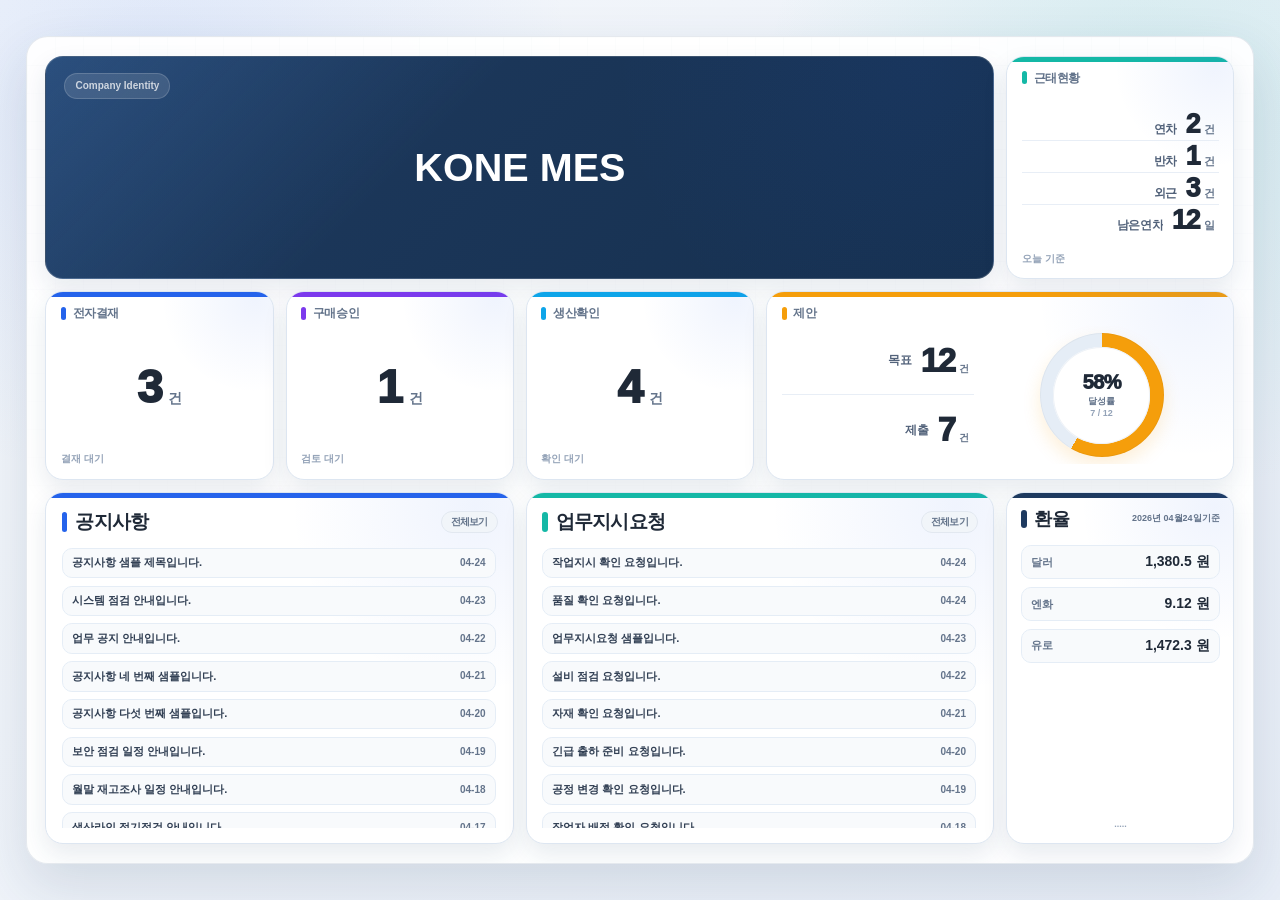
==== index.html @ 1db4d35b "Allow approval footer labels to be set from data" ====
<!DOCTYPE html>
<html lang="ko">
<head>
    <meta charset="utf-8" />
    <meta name="viewport" content="width=device-width, initial-scale=1.0" />
    <title>MES Dashboard</title>
    <link rel="stylesheet" href="css/dashboard.css" />
    <link rel="stylesheet" href="css/board-scroll.css" />
    <link rel="stylesheet" href="css/proposal-layout.css" />
    <link rel="stylesheet" href="css/flat-metric.css" />
</head>
<body>
<div class="page">
    <main class="dashboard">
        <section class="box ci" data-target="CI">
            <img id="ciImage" class="ci-image" alt="CI" />
            <div id="ciTitle" class="ci-title">CI</div>
        </section>

        <section class="box attendance-card attendance" data-target="ATTENDANCE">
            <div class="card-title">근태현황</div>
            <div id="attendanceList" class="attendance-list"></div>
            <div class="card-foot">오늘 기준</div>
        </section>

        <section class="box metric-card approval1" data-target="APPROVAL_1">
            <div id="approvalTitle1" class="card-title">미결</div>
            <div class="metric-body">
                <div class="metric-value-wrap">
                    <span id="approvalCount1" class="metric-value">0</span>
                    <span class="metric-unit">건</span>
                </div>
            </div>
            <div id="approvalFoot1" class="card-foot">결재 대기</div>
        </section>

        <section class="box metric-card approval2" data-target="APPROVAL_2">
            <div id="approvalTitle2" class="card-title">미결</div>
            <div class="metric-body">
                <div class="metric-value-wrap">
                    <span id="approvalCount2" class="metric-value">0</span>
                    <span class="metric-unit">건</span>
                </div>
            </div>
            <div id="approvalFoot2" class="card-foot">검토 대기</div>
        </section>

        <section class="box metric-card approval3" data-target="APPROVAL_3">
            <div id="approvalTitle3" class="card-title">미결</div>
            <div class="metric-body">
                <div class="metric-value-wrap">
                    <span id="approvalCount3" class="metric-value">0</span>
                    <span class="metric-unit">건</span>
                </div>
            </div>
            <div id="approvalFoot3" class="card-foot">확인 대기</div>
        </section>

        <section class="box proposal-card proposal" data-target="PROPOSAL">
            <div class="card-title">제안</div>
            <div class="proposal-content">
                <div class="proposal-info">
                    <div class="proposal-stat">
                        <div class="proposal-stat-label">목표</div>
                        <div class="proposal-stat-value"><span id="proposalTargetCount">0</span><em>건</em></div>
                    </div>
                    <div class="proposal-stat">
                        <div class="proposal-stat-label">제출</div>
                        <div class="proposal-stat-value"><span id="proposalSubmitCount">0</span><em>건</em></div>
                    </div>
                </div>
                <div class="proposal-chart-wrap">
                    <div id="proposalDonut" class="proposal-donut">
                        <div class="proposal-donut-inner">
                            <div id="proposalPercent" class="proposal-percent">0%</div>
                            <div class="proposal-percent-label">달성률</div>
                            <div id="proposalRatio" class="proposal-ratio">0 / 0</div>
                        </div>
                    </div>
                </div>
            </div>
        </section>

        <section class="box board notice" data-target="NOTICE">
            <div class="board-title">공지사항</div>
            <div id="noticeList" class="board-list"></div>
        </section>

        <section class="box board work-request" data-target="WORK_REQUEST">
            <div class="board-title">업무지시요청</div>
            <div id="workRequestList" class="board-list"></div>
        </section>

        <section class="box exchange" data-target="EXCHANGE_RATE">
            <div class="exchange-inner">
                <div class="exchange-top">
                    <div class="exchange-title">환율</div>
                    <div id="exchangeBaseDate" class="exchange-date">0000년 00월00일기준</div>
                </div>
                <div id="exchangeRateList" class="rate-list"></div>
                <div class="dots">.....</div>
            </div>
        </section>
    </main>
</div>

<script src="js/dashboard.js"></script>
<script src="js/sample-data.js"></script>
</body>
</html>
---- css/dashboard.css ----
:root {
    --page-bg-1: #f4f7fb;
    --page-bg-2: #e8eef7;
    --panel-bg: rgba(255, 255, 255, 0.94);
    --card-bg: #ffffff;
    --card-border: #dde6f1;
    --text: #1f2937;
    --sub-text: #64748b;
    --soft-text: #94a3b8;
    --white: #ffffff;
    --navy: #1e3a5f;
    --blue: #2563eb;
    --sky: #0ea5e9;
    --teal: #14b8a6;
    --purple: #7c3aed;
    --amber: #f59e0b;
    --shadow-panel: 0 22px 55px rgba(30, 58, 95, 0.14);
    --shadow-card: 0 10px 24px rgba(30, 58, 95, 0.10);
    --shadow-hover: 0 16px 34px rgba(30, 58, 95, 0.16);
    --radius-panel: 26px;
    --radius-card: 18px;
}

* {
    box-sizing: border-box;
}

html,
body {
    width: 100%;
    height: 100%;
    margin: 0;
    overflow: hidden;
    font-family: "Malgun Gothic", "맑은 고딕", Arial, sans-serif;
    background:
        radial-gradient(circle at 12% 8%, rgba(37, 99, 235, 0.10), transparent 30%),
        radial-gradient(circle at 90% 12%, rgba(20, 184, 166, 0.12), transparent 28%),
        linear-gradient(135deg, var(--page-bg-1) 0%, var(--page-bg-2) 100%);
    color: var(--text);
}

.page {
    width: 100vw;
    height: 100vh;
    display: flex;
    align-items: center;
    justify-content: center;
    padding: clamp(10px, 2.2vmin, 28px);
}

.dashboard {
    width: min(96vw, 1440px);
    height: min(92vh, 940px);
    min-width: 760px;
    min-height: 500px;
    position: relative;
    display: grid;
    grid-template-columns: repeat(5, minmax(0, 1fr));
    grid-template-rows: 1.28fr 1.08fr 2.02fr;
    gap: clamp(10px, 1.35vmin, 22px);
    padding: clamp(14px, 2.1vmin, 30px);
    background: var(--panel-bg);
    border: 1px solid rgba(148, 163, 184, 0.24);
    border-radius: clamp(18px, 2.4vmin, var(--radius-panel));
    box-shadow: var(--shadow-panel);
    overflow: hidden;
    backdrop-filter: blur(12px);
}

.dashboard::before {
    content: "";
    position: absolute;
    inset: 0;
    background:
        linear-gradient(90deg, rgba(30, 58, 95, 0.035) 1px, transparent 1px),
        linear-gradient(180deg, rgba(30, 58, 95, 0.035) 1px, transparent 1px);
    background-size: 28px 28px;
    mask-image: linear-gradient(180deg, rgba(0,0,0,0.30), transparent 75%);
    pointer-events: none;
}

.box {
    position: relative;
    z-index: 1;
    overflow: hidden;
    cursor: pointer;
    user-select: none;
    background: var(--card-bg);
    border: 1px solid var(--card-border);
    border-radius: var(--radius-card);
    box-shadow: var(--shadow-card);
    color: var(--text);
    transition: transform 140ms ease, box-shadow 140ms ease, border-color 140ms ease;
}

.box:hover {
    transform: translateY(-3px);
    box-shadow: var(--shadow-hover);
    border-color: rgba(37, 99, 235, 0.30);
}

.box:active {
    transform: translateY(-1px) scale(0.998);
}

.box::before {
    content: "";
    position: absolute;
    left: 0;
    top: 0;
    right: 0;
    height: clamp(4px, 0.55vmin, 7px);
    background: var(--accent, var(--blue));
    pointer-events: none;
}

.box::after {
    content: "";
    position: absolute;
    inset: 0;
    background: radial-gradient(circle at 92% 4%, rgba(37, 99, 235, 0.07), transparent 34%);
    pointer-events: none;
}

.box > * {
    position: relative;
    z-index: 1;
}

.card-title {
    align-self: flex-start;
    display: flex;
    align-items: center;
    color: var(--sub-text);
    font-size: clamp(12px, 1.35vmin, 17px);
    font-weight: 900;
    line-height: 1;
    letter-spacing: -0.4px;
}

.card-title::before {
    content: "";
    display: inline-block;
    width: clamp(5px, 0.55vmin, 7px);
    height: clamp(13px, 1.45vmin, 18px);
    margin-right: clamp(6px, 0.75vmin, 9px);
    border-radius: 999px;
    background: var(--accent);
}

.card-foot {
    align-self: flex-start;
    color: var(--soft-text);
    font-size: clamp(10px, 1.05vmin, 13px);
    font-weight: 800;
    line-height: 1;
}

.ci {
    --accent: #60a5fa;
    grid-column: 1 / 5;
    grid-row: 1;
    display: flex;
    align-items: center;
    justify-content: center;
    padding: clamp(16px, 2vmin, 28px);
    color: var(--white);
    background:
        linear-gradient(135deg, rgba(96, 165, 250, 0.20), transparent 40%),
        linear-gradient(135deg, #1e3a5f 0%, #16304f 100%);
    border-color: rgba(255, 255, 255, 0.16);
}

.ci-image {
    max-width: 82%;
    max-height: clamp(64px, 9.4vmin, 112px);
    object-fit: contain;
    display: none;
}

.ci-title {
    font-size: clamp(30px, 4.4vmin, 56px);
    font-weight: 900;
    letter-spacing: 0;
}

.ci.has-image .ci-title {
    display: none;
}

.ci.has-image .ci-image {
    display: block;
}

.ci::before {
    content: "Company Identity";
    position: absolute;
    left: clamp(16px, 2vmin, 28px);
    top: clamp(14px, 1.8vmin, 20px);
    right: auto;
    height: auto;
    padding: clamp(5px, 0.7vmin, 8px) clamp(10px, 1.1vmin, 14px);
    border-radius: 999px;
    background: rgba(255, 255, 255, 0.12);
    border: 1px solid rgba(255, 255, 255, 0.16);
    color: rgba(255, 255, 255, 0.74);
    font-size: clamp(10px, 1vmin, 13px);
    font-weight: 800;
    letter-spacing: 0;
}

.attendance {
    --accent: var(--teal);
    grid-column: 5;
    grid-row: 1;
}

.attendance-card,
.metric-card,
.proposal-card {
    display: flex;
    flex-direction: column;
    padding: clamp(12px, 1.6vmin, 20px);
}

.attendance-list {
    flex: 1;
    display: flex;
    flex-direction: column;
    justify-content: center;
    gap: clamp(6px, 0.8vmin, 10px);
    min-height: 0;
    padding-top: clamp(6px, 0.9vmin, 12px);
}

.attendance-row {
    display: grid;
    grid-template-columns: minmax(0, 1fr) auto;
    align-items: baseline;
    column-gap: clamp(8px, 1vmin, 12px);
    min-height: clamp(28px, 3.4vmin, 42px);
    padding: 0 clamp(8px, 1vmin, 12px);
    border-radius: clamp(9px, 1vmin, 12px);
    background: #f8fafc;
    border: 1px solid #e5edf6;
}

.attendance-name {
    min-width: 0;
    overflow: hidden;
    white-space: nowrap;
    text-overflow: ellipsis;
    color: var(--sub-text);
    font-size: clamp(12px, 1.2vmin, 15px);
    font-weight: 900;
    letter-spacing: -0.4px;
}

.attendance-count-wrap {
    display: inline-flex;
    align-items: baseline;
    justify-content: flex-end;
    gap: clamp(4px, 0.55vmin, 7px);
    white-space: nowrap;
}

.attendance-count {
    color: var(--text);
    font-size: clamp(20px, 2.8vmin, 34px);
    font-weight: 950;
    letter-spacing: -0.04em;
    font-variant-numeric: tabular-nums;
}

.attendance-unit {
    color: var(--sub-text);
    font-size: clamp(11px, 1.1vmin, 14px);
    font-weight: 900;
}

.attendance-empty {
    justify-content: center;
    text-align: center;
    color: var(--soft-text);
    font-size: clamp(12px, 1.15vmin, 14px);
    font-weight: 800;
}

.approval1 {
    --accent: var(--blue);
    grid-column: 1;
    grid-row: 2;
}

.approval2 {
    --accent: var(--purple);
    grid-column: 2;
    grid-row: 2;
}

.approval3 {
    --accent: var(--sky);
    grid-column: 3;
    grid-row: 2;
}

.metric-body {
    flex: 1;
    display: flex;
    align-items: center;
    justify-content: center;
    min-height: 0;
}

.metric-value-wrap {
    display: inline-flex;
    align-items: baseline;
    justify-content: center;
    gap: clamp(7px, 0.9vmin, 12px);
    line-height: 1;
}

.metric-value {
    color: var(--text);
    font-size: clamp(34px, 5.2vmin, 64px);
    font-weight: 950;
    letter-spacing: -0.05em;
}

.metric-unit {
    color: var(--sub-text);
    font-size: clamp(13px, 1.55vmin, 20px);
    font-weight: 900;
}

.proposal {
    --accent: var(--amber);
    grid-column: 4 / 6;
    grid-row: 2;
}

.proposal-content {
    flex: 1;
    display: grid;
    grid-template-columns: 0.85fr 1.15fr;
    align-items: center;
    gap: clamp(10px, 1.15vmin, 16px);
    min-height: 0;
    padding-top: clamp(6px, 0.9vmin, 12px);
}

.proposal-info {
    display: flex;
    flex-direction: column;
    gap: clamp(7px, 0.85vmin, 11px);
    min-width: 0;
}

.proposal-stat {
    min-height: clamp(34px, 4.2vmin, 50px);
    display: grid;
    grid-template-columns: 44px minmax(0, 1fr);
    align-items: center;
    padding: 0 clamp(9px, 1vmin, 13px);
    border-radius: clamp(10px, 1.1vmin, 14px);
    background: #f8fafc;
    border: 1px solid #e5edf6;
}

.proposal-stat-label {
    color: var(--sub-text);
    font-size: clamp(13px, 1.35vmin, 17px);
    font-weight: 950;
    line-height: 1;
}

.proposal-stat-value {
    display: inline-flex;
    align-items: baseline;
    justify-content: flex-end;
    gap: clamp(5px, 0.6vmin, 8px);
    color: var(--text);
    font-size: clamp(24px, 3vmin, 40px);
    font-weight: 950;
    letter-spacing: -0.04em;
    line-height: 1;
}

.proposal-stat-value em {
    color: var(--sub-text);
    font-size: clamp(12px, 1.25vmin, 16px);
    font-style: normal;
    font-weight: 900;
}

.proposal-chart-wrap {
    min-width: 0;
    height: 100%;
    display: flex;
    align-items: center;
    justify-content: center;
}

.proposal-donut {
    --rate: 0%;
    width: min(100%, clamp(104px, 12.8vmin, 176px));
    aspect-ratio: 1 / 1;
    position: relative;
    border-radius: 50%;
    background: conic-gradient(var(--amber) 0 var(--rate), #e5edf6 var(--rate) 100%);
    box-shadow: inset 0 0 0 1px rgba(15, 23, 42, 0.04), 0 8px 18px rgba(245, 158, 11, 0.16);
}

.proposal-donut::after {
    content: "";
    position: absolute;
    inset: clamp(13px, 1.7vmin, 22px);
    border-radius: 50%;
    background: #ffffff;
    box-shadow: inset 0 0 0 1px #eef2f7;
}

.proposal-donut-inner {
    position: absolute;
    inset: 0;
    z-index: 1;
    display: flex;
    flex-direction: column;
    align-items: center;
    justify-content: center;
    line-height: 1.05;
}

.proposal-percent {
    color: var(--text);
    font-size: clamp(17px, 2.1vmin, 26px);
    font-weight: 950;
    letter-spacing: -0.04em;
}

.proposal-percent-label,
.proposal-ratio {
    margin-top: clamp(2px, 0.35vmin, 4px);
    color: var(--sub-text);
    font-size: clamp(9px, 0.95vmin, 12px);
    font-weight: 900;
}

.proposal-ratio {
    color: var(--soft-text);
}

.notice {
    --accent: var(--blue);
    grid-column: 1 / 3;
    grid-row: 3;
}

.work-request {
    --accent: var(--teal);
    grid-column: 3 / 5;
    grid-row: 3;
}

.board {
    padding: clamp(13px, 1.7vmin, 20px);
}

.board-title {
    display: flex;
    align-items: center;
    height: clamp(28px, 3vmin, 38px);
    margin-bottom: clamp(10px, 1.3vmin, 15px);
    color: var(--text);
    font-size: clamp(18px, 2.1vmin, 28px);
    font-weight: 900;
    line-height: 1;
    letter-spacing: -0.04em;
}

.board-title::before {
    content: "";
    width: clamp(5px, 0.6vmin, 7px);
    height: clamp(19px, 2.15vmin, 28px);
    margin-right: clamp(8px, 0.9vmin, 12px);
    border-radius: 999px;
    background: var(--accent);
    flex: 0 0 auto;
}

.board-title::after {
    content: "전체보기";
    margin-left: auto;
    padding: clamp(5px, 0.6vmin, 7px) clamp(9px, 1vmin, 12px);
    border-radius: 999px;
    background: #f1f5f9;
    border: 1px solid #e2e8f0;
    color: var(--sub-text);
    font-size: clamp(10px, 1vmin, 12px);
    font-weight: 800;
}

.board-list {
    display: flex;
    flex-direction: column;
    gap: clamp(6px, 0.8vmin, 10px);
}

.board-row {
    display: grid;
    grid-template-columns: minmax(0, 1fr) clamp(48px, 5vmin, 66px);
    align-items: center;
    min-height: clamp(30px, 3.4vmin, 42px);
    padding: 0 clamp(9px, 1vmin, 13px);
    border: 1px solid #e5edf6;
    border-radius: clamp(9px, 1.1vmin, 13px);
    background: #f8fafc;
    color: var(--text);
    font-size: clamp(11px, 1.25vmin, 15px);
    line-height: 1.2;
    cursor: pointer;
    transition: background 120ms ease, border-color 120ms ease, transform 120ms ease;
}

.board-row:hover {
    background: #eef6ff;
    border-color: #bfdbfe;
    transform: translateX(2px);
}

.board-row-title {
    min-width: 0;
    overflow: hidden;
    white-space: nowrap;
    text-overflow: ellipsis;
    padding-right: clamp(6px, 0.8vmin, 10px);
    font-weight: 800;
    color: #334155;
}

.board-row-date {
    text-align: right;
    color: #64748b;
    font-size: clamp(10px, 1.05vmin, 13px);
    font-weight: 800;
}

.empty-row {
    grid-template-columns: 1fr;
    min-height: clamp(120px, 17vmin, 210px);
    justify-content: center;
    text-align: center;
    cursor: default;
    border: 1px dashed #cbd5e1;
    background: #f8fafc;
    color: var(--soft-text);
}

.exchange {
    --accent: var(--navy);
    grid-column: 5;
    grid-row: 3;
}

.exchange-inner {
    width: 100%;
    height: 100%;
    display: flex;
    flex-direction: column;
    justify-content: flex-start;
    padding: clamp(13px, 1.55vmin, 19px);
}

.exchange-top {
    display: grid;
    grid-template-columns: auto minmax(0, 1fr);
    align-items: center;
    width: 100%;
    margin-bottom: clamp(12px, 1.6vmin, 18px);
    column-gap: clamp(6px, 0.8vmin, 10px);
}

.exchange-title {
    display: flex;
    align-items: center;
    color: var(--text);
    font-size: clamp(17px, 2vmin, 24px);
    font-weight: 900;
    white-space: nowrap;
}

.exchange-title::before {
    content: "";
    width: clamp(5px, 0.6vmin, 7px);
    height: clamp(18px, 2vmin, 25px);
    margin-right: clamp(7px, 0.8vmin, 10px);
    border-radius: 999px;
    background: var(--navy);
}

.exchange-date {
    text-align: right;
    justify-self: end;
    color: var(--sub-text);
    font-size: clamp(9px, 0.9vmin, 11px);
    font-weight: 800;
    line-height: 1.2;
    white-space: nowrap;
    overflow: hidden;
    text-overflow: ellipsis;
    max-width: 100%;
}

.rate-list {
    display: flex;
    flex-direction: column;
    gap: clamp(6px, 0.85vmin, 10px);
}

.rate-list div {
    display: grid;
    grid-template-columns: clamp(34px, 3.8vmin, 48px) minmax(0, 1fr);
    align-items: center;
    min-height: clamp(32px, 3.8vmin, 46px);
    padding: 0 clamp(8px, 1vmin, 12px);
    border-radius: clamp(9px, 1.1vmin, 13px);
    background: #f8fafc;
    border: 1px solid #e5edf6;
    column-gap: clamp(8px, 1vmin, 12px);
}

.rate-name {
    overflow: hidden;
    white-space: nowrap;
    text-overflow: ellipsis;
    color: var(--sub-text);
    font-size: clamp(11px, 1.15vmin, 14px);
    font-weight: 900;
    text-align: left;
}

.rate-value {
    color: var(--text);
    font-size: clamp(13px, 1.55vmin, 18px);
    font-weight: 900;
    text-align: right;
    white-space: nowrap;
    font-variant-numeric: tabular-nums;
}

.dots {
    margin-top: auto;
    padding-top: clamp(8px, 1.1vmin, 14px);
    color: var(--soft-text);
    font-size: clamp(9px, 1vmin, 12px);
    font-weight: 800;
    text-align: center;
}

@media (max-width: 820px), (max-height: 560px) {
    .page {
        align-items: flex-start;
        justify-content: flex-start;
    }
}
---- css/board-scroll.css ----
.board {
    display: flex;
    flex-direction: column;
    min-height: 0;
}

.board-list {
    flex: 1;
    min-height: 0;
    overflow-y: auto;
    overflow-x: hidden;
    padding-right: 2px;
    overscroll-behavior: contain;
    scrollbar-width: none;
    -ms-overflow-style: none;
}

.board-list::-webkit-scrollbar {
    width: 0;
    height: 0;
    display: none;
}

.board-row {
    flex: 0 0 auto;
}
---- css/proposal-layout.css ----
.proposal-card {
    overflow: hidden;
}

.proposal-content {
    flex: 1;
    display: grid;
    grid-template-columns: 0.9fr 1.1fr;
    align-items: stretch;
    gap: clamp(10px, 1.15vmin, 16px);
    min-height: 0;
    padding-top: clamp(5px, 0.75vmin, 10px);
    overflow: hidden;
}

.proposal-info {
    display: grid;
    grid-template-rows: 1fr 1fr;
    gap: clamp(6px, 0.8vmin, 10px);
    min-width: 0;
    min-height: 0;
    height: 100%;
}

.proposal-stat {
    min-height: 0;
    height: 100%;
    display: grid;
    grid-template-columns: clamp(38px, 4.3vmin, 54px) minmax(0, 1fr);
    align-items: center;
    padding: 0 clamp(8px, 1vmin, 12px);
    border-radius: clamp(9px, 1.1vmin, 14px);
    background: #f8fafc;
    border: 1px solid #e5edf6;
    overflow: hidden;
}

.proposal-stat-label {
    color: var(--sub-text);
    font-size: clamp(12px, 1.25vmin, 16px);
    font-weight: 950;
    line-height: 1;
}

.proposal-stat-value {
    display: inline-flex;
    align-items: baseline;
    justify-content: flex-end;
    gap: clamp(4px, 0.55vmin, 7px);
    color: var(--text);
    font-size: clamp(22px, 2.75vmin, 38px);
    font-weight: 950;
    letter-spacing: -0.04em;
    line-height: 1;
    min-width: 0;
}

.proposal-stat-value em {
    color: var(--sub-text);
    font-size: clamp(10px, 1.15vmin, 15px);
    font-style: normal;
    font-weight: 900;
    letter-spacing: -0.4px;
}

.proposal-chart-wrap {
    min-width: 0;
    min-height: 0;
    height: 100%;
    display: flex;
    align-items: center;
    justify-content: center;
    overflow: hidden;
}

.proposal-donut {
    --rate: 0%;
    height: min(100%, clamp(96px, 13.8vmin, 172px));
    width: auto;
    aspect-ratio: 1 / 1;
    max-width: 100%;
    position: relative;
    border-radius: 50%;
    background: conic-gradient(var(--amber) 0 var(--rate), #e5edf6 var(--rate) 100%);
    box-shadow: inset 0 0 0 1px rgba(15, 23, 42, 0.04), 0 8px 18px rgba(245, 158, 11, 0.16);
}

.proposal-donut::after {
    content: "";
    position: absolute;
    inset: clamp(12px, 1.55vmin, 20px);
    border-radius: 50%;
    background: #ffffff;
    box-shadow: inset 0 0 0 1px #eef2f7;
}

.proposal-percent {
    color: var(--text);
    font-size: clamp(18px, 2.25vmin, 30px);
    font-weight: 950;
    letter-spacing: -0.04em;
}

.proposal-percent-label,
.proposal-ratio {
    margin-top: clamp(2px, 0.35vmin, 4px);
    color: var(--sub-text);
    font-size: clamp(9px, 0.95vmin, 12px);
    font-weight: 900;
}

.proposal-ratio {
    color: var(--soft-text);
}
---- css/flat-metric.css ----
.attendance-list {
    justify-content: center;
    gap: 0;
    padding-top: clamp(4px, 0.7vmin, 9px);
}

.attendance-row {
    min-height: clamp(26px, 3.15vmin, 39px);
    padding: 0 clamp(2px, 0.5vmin, 7px);
    border: 0;
    border-radius: 0;
    background: transparent;
    border-bottom: 1px solid #e8eef6;
    grid-template-columns: auto auto;
    justify-content: end;
    column-gap: clamp(8px, 0.95vmin, 14px);
}

.attendance-row:last-child {
    border-bottom: 0;
}

.attendance-row:hover {
    background: transparent;
}

.attendance-name {
    color: #52627a;
}

.attendance-count-wrap {
    justify-content: flex-start;
    gap: clamp(3px, 0.45vmin, 6px);
}

.attendance-count {
    font-size: clamp(21px, 3vmin, 36px);
}

.proposal-info {
    display: grid;
    grid-template-rows: 1fr 1fr;
    gap: 0;
    height: 100%;
    min-height: 0;
}

.proposal-stat {
    height: 100%;
    min-height: 0;
    padding: 0 clamp(2px, 0.6vmin, 8px);
    border: 0;
    border-radius: 0;
    background: transparent;
    border-bottom: 1px solid #e8eef6;
    grid-template-columns: auto auto;
    justify-content: end;
    column-gap: clamp(8px, 0.95vmin, 14px);
}

.proposal-stat:last-child {
    border-bottom: 0;
}

.proposal-stat-label {
    color: #52627a;
}

.proposal-stat-value {
    justify-content: flex-start;
    gap: clamp(3px, 0.45vmin, 6px);
    font-size: clamp(28px, 3.7vmin, 50px);
}

.proposal-chart-wrap {
    padding: 0;
}
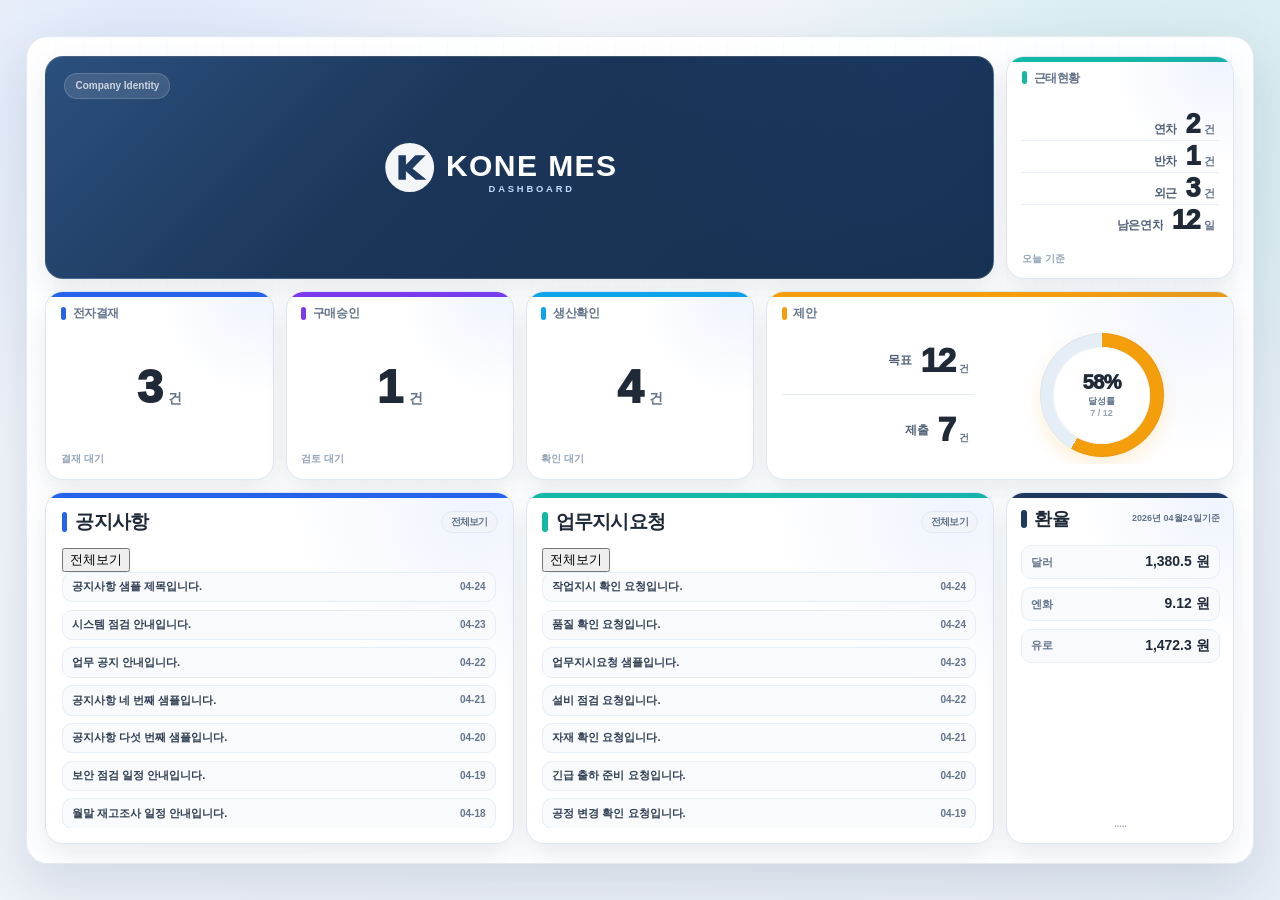
==== commit eeda7dda: "Separate board card and more button click targets" ====
--- a/index.html
+++ b/index.html
@@ -8,6 +8,7 @@
     <link rel="stylesheet" href="css/board-scroll.css" />
     <link rel="stylesheet" href="css/proposal-layout.css" />
     <link rel="stylesheet" href="css/flat-metric.css" />
+    <link rel="stylesheet" href="css/board-actions.css" />
 </head>
 <body>
 <div class="page">
@@ -82,12 +83,18 @@
         </section>
 
         <section class="box board notice" data-target="NOTICE">
-            <div class="board-title">공지사항</div>
+            <div class="board-header">
+                <div class="board-title">공지사항</div>
+                <button type="button" class="board-more" data-click-type="BOARD_MORE_CLICK" data-target="NOTICE">전체보기</button>
+            </div>
             <div id="noticeList" class="board-list"></div>
         </section>
 
         <section class="box board work-request" data-target="WORK_REQUEST">
-            <div class="board-title">업무지시요청</div>
+            <div class="board-header">
+                <div class="board-title">업무지시요청</div>
+                <button type="button" class="board-more" data-click-type="BOARD_MORE_CLICK" data-target="WORK_REQUEST">전체보기</button>
+            </div>
             <div id="workRequestList" class="board-list"></div>
         </section>
 
@@ -105,6 +112,7 @@
 </div>
 
 <script src="js/dashboard.js"></script>
+<script src="js/dashboard-config.js"></script>
 <script src="js/sample-data.js"></script>
 </body>
 </html>
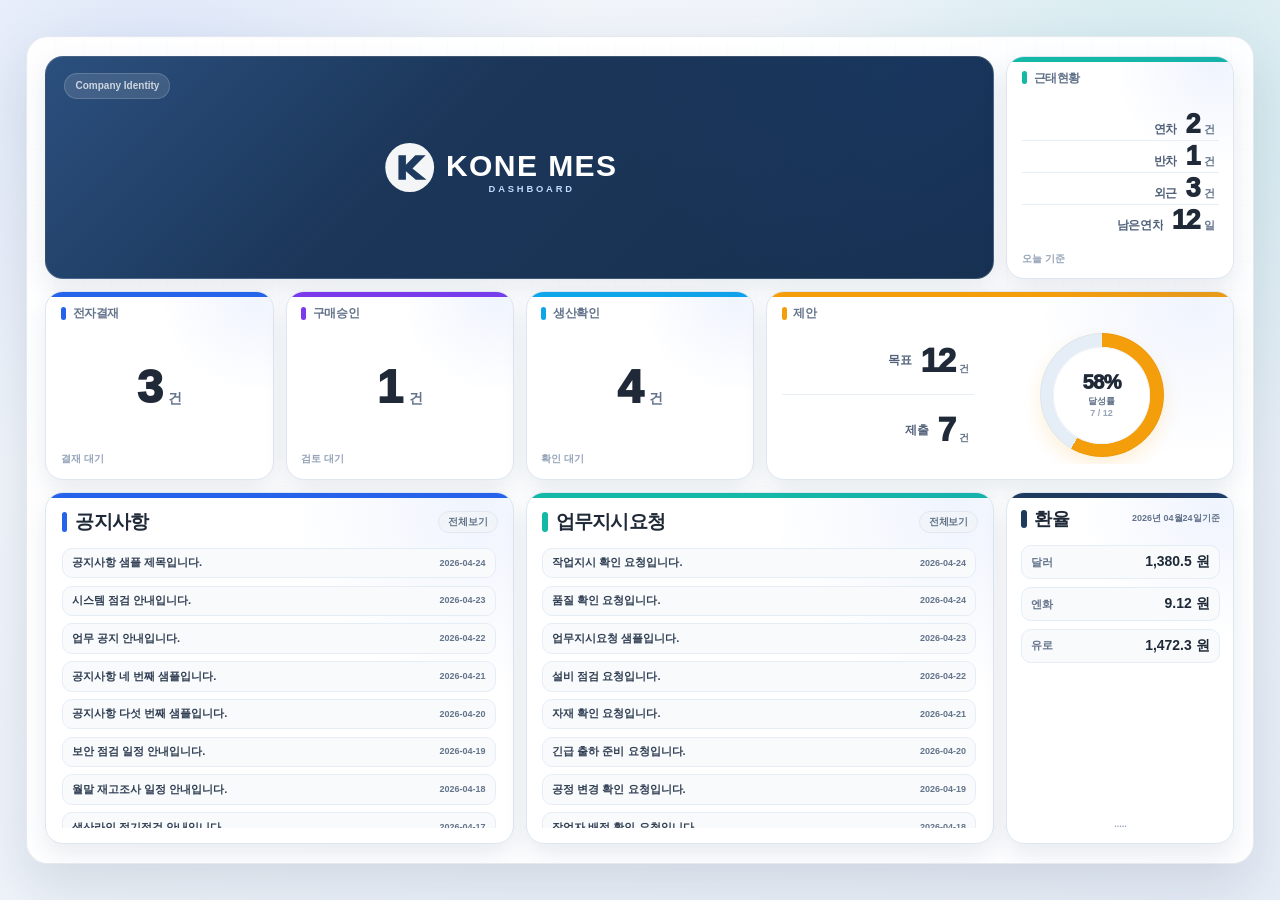
==== commit 23442291: "Link board date layout override" ====
--- a/index.html
+++ b/index.html
@@ -9,6 +9,7 @@
     <link rel="stylesheet" href="css/proposal-layout.css" />
     <link rel="stylesheet" href="css/flat-metric.css" />
     <link rel="stylesheet" href="css/board-actions.css" />
+    <link rel="stylesheet" href="css/board-date.css" />
 </head>
 <body>
 <div class="page">
--- a/css/board-actions.css
+++ b/css/board-actions.css
@@ -0,0 +1,48 @@
+.board-header {
+    display: flex;
+    align-items: center;
+    height: clamp(28px, 3vmin, 38px);
+    margin-bottom: clamp(10px, 1.3vmin, 15px);
+    gap: clamp(8px, 1vmin, 12px);
+}
+
+.board-header .board-title {
+    flex: 1 1 auto;
+    min-width: 0;
+    height: auto;
+    margin-bottom: 0;
+}
+
+.board-header .board-title::after {
+    content: none;
+}
+
+.board-more {
+    flex: 0 0 auto;
+    position: relative;
+    z-index: 2;
+    display: inline-flex;
+    align-items: center;
+    justify-content: center;
+    padding: clamp(5px, 0.6vmin, 7px) clamp(9px, 1vmin, 12px);
+    border-radius: 999px;
+    border: 1px solid #e2e8f0;
+    background: #f1f5f9;
+    color: var(--sub-text);
+    font-family: inherit;
+    font-size: clamp(10px, 1vmin, 12px);
+    font-weight: 800;
+    line-height: 1;
+    letter-spacing: -0.2px;
+    cursor: pointer;
+}
+
+.board-more:hover {
+    background: #eaf2ff;
+    border-color: #bfdbfe;
+    color: var(--blue);
+}
+
+.board-more:active {
+    transform: scale(0.98);
+}
--- a/css/board-date.css
+++ b/css/board-date.css
@@ -0,0 +1,12 @@
+.board-row {
+    grid-template-columns: minmax(0, 1fr) clamp(82px, 7.4vmin, 104px) !important;
+}
+
+.board-row-date {
+    white-space: nowrap;
+    overflow: hidden;
+    text-overflow: clip;
+    line-height: 1;
+    font-size: clamp(9px, 0.95vmin, 12px);
+    font-variant-numeric: tabular-nums;
+}
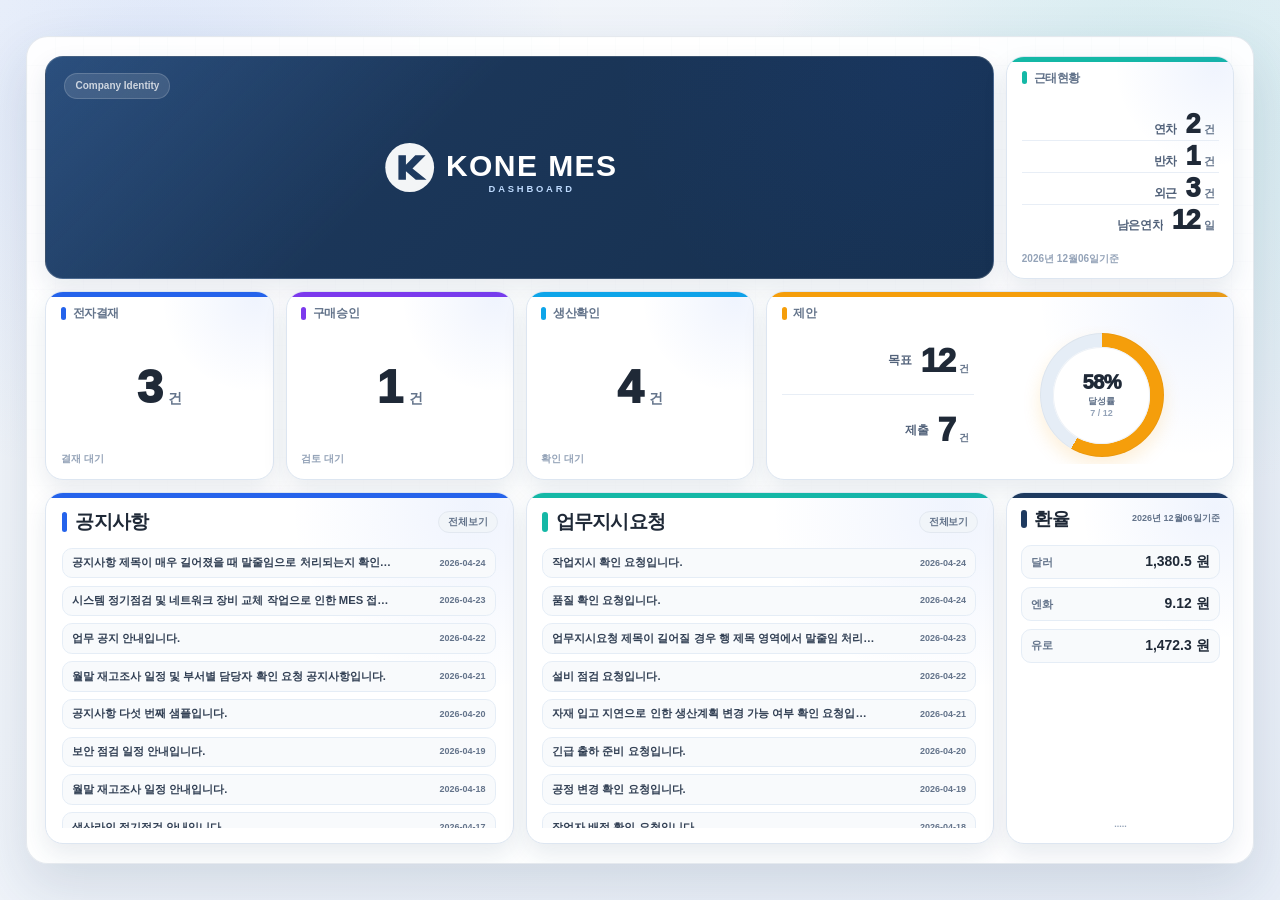
==== commit fbe8ecf3: "Link today defaults script in dashboard page" ====
--- a/index.html
+++ b/index.html
@@ -114,6 +114,7 @@
 
 <script src="js/dashboard.js"></script>
 <script src="js/dashboard-config.js"></script>
+<script src="js/today-defaults.js"></script>
 <script src="js/sample-data.js"></script>
 </body>
 </html>
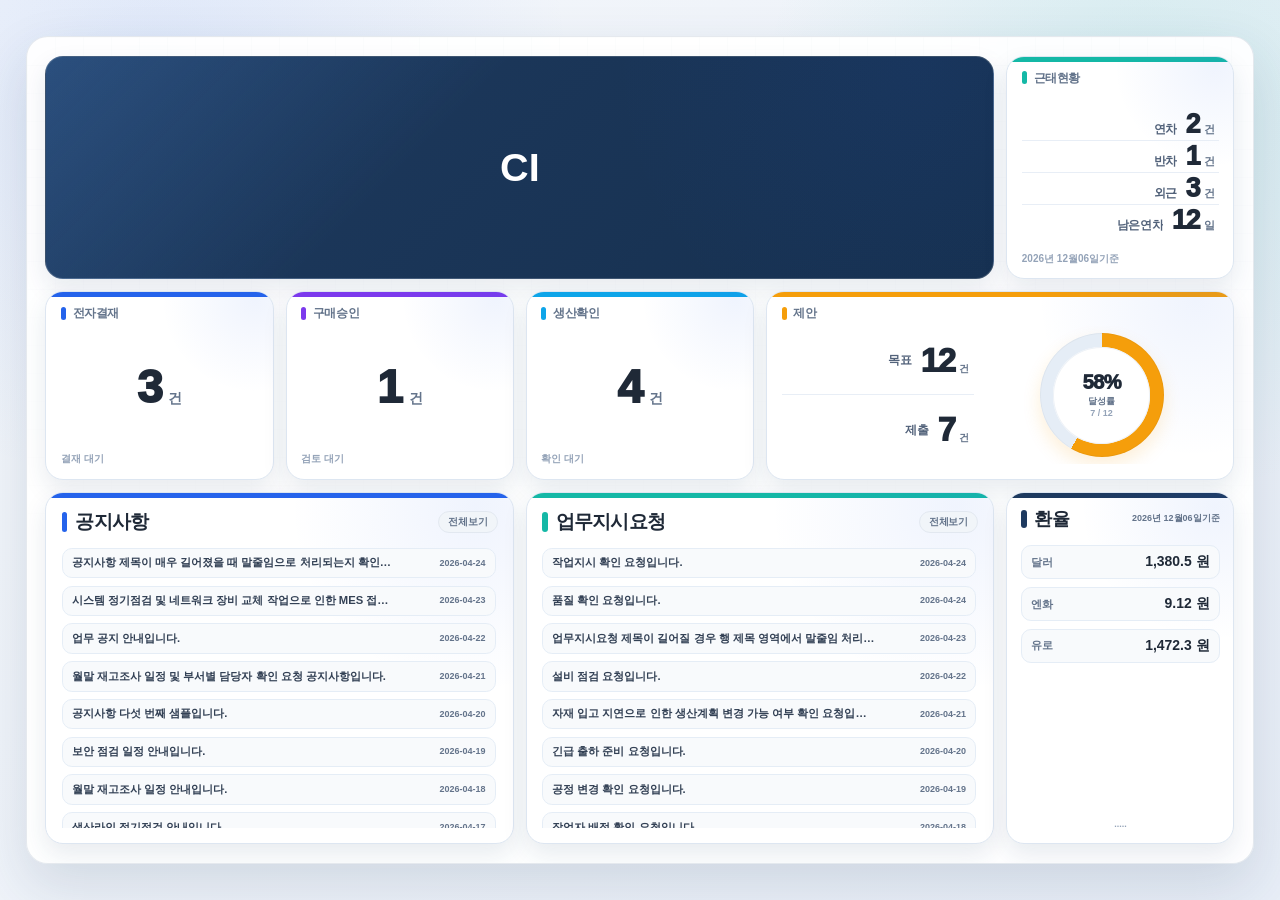
==== commit 8843f393: "Use single dashboard app script and hide CI helper label" ====
--- a/index.html
+++ b/index.html
@@ -10,6 +10,7 @@
     <link rel="stylesheet" href="css/flat-metric.css" />
     <link rel="stylesheet" href="css/board-actions.css" />
     <link rel="stylesheet" href="css/board-date.css" />
+    <link rel="stylesheet" href="css/ci-clean.css" />
 </head>
 <body>
 <div class="page">
@@ -112,9 +113,7 @@
     </main>
 </div>
 
-<script src="js/dashboard.js"></script>
-<script src="js/dashboard-config.js"></script>
-<script src="js/today-defaults.js"></script>
+<script src="js/dashboard-app.js"></script>
 <script src="js/sample-data.js"></script>
 </body>
 </html>
--- a/css/ci-clean.css
+++ b/css/ci-clean.css
@@ -0,0 +1,4 @@
+.ci::before {
+    content: none !important;
+    display: none !important;
+}
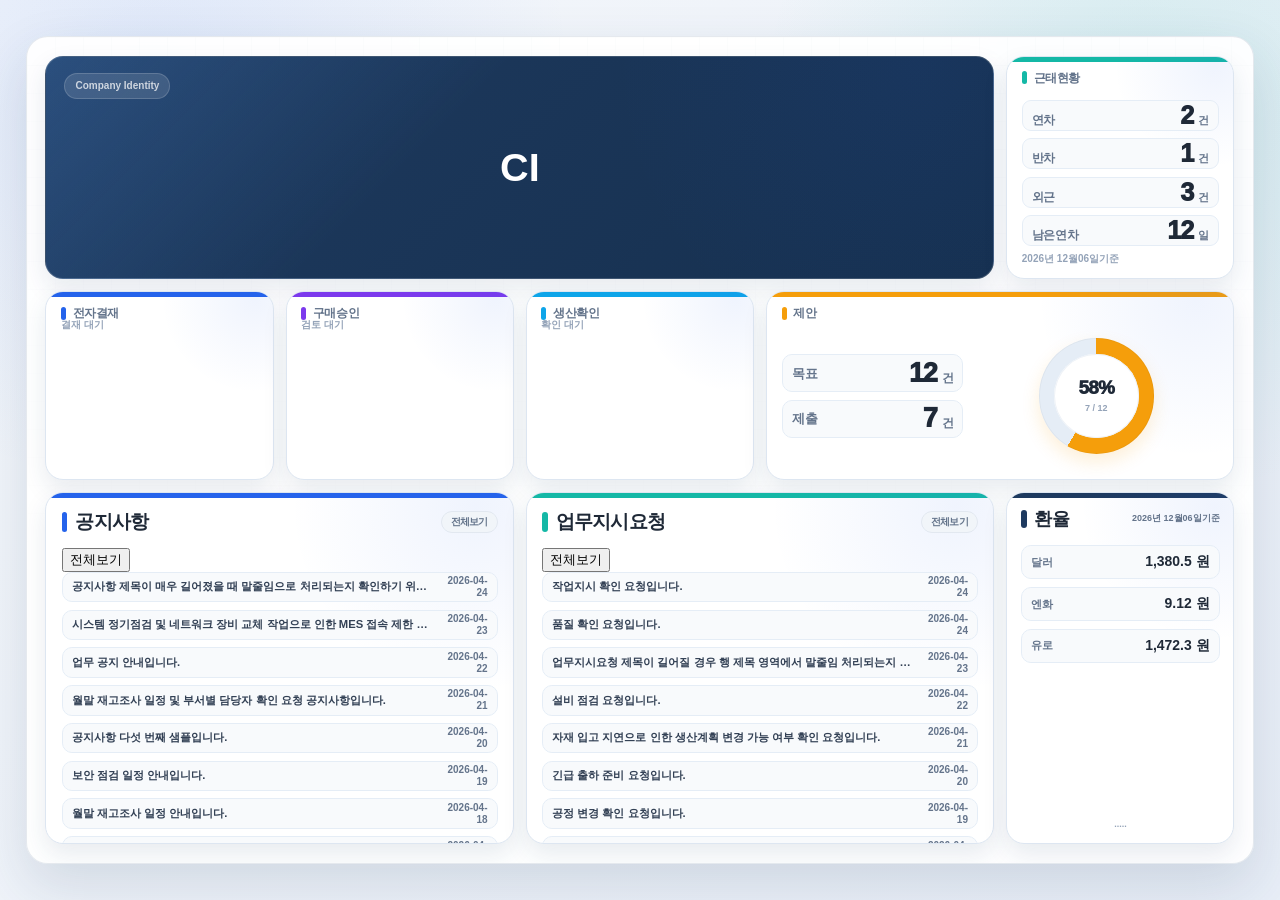
==== commit f359d1c2: "Update dashboard index layout" ====
--- a/index.html
+++ b/index.html
@@ -1,118 +1,122 @@
 <!DOCTYPE html>
-<html lang="ko">
+<html lang="ko" class="has-dashboard-bg ci-bg-missing">
 <head>
     <meta charset="utf-8" />
     <meta name="viewport" content="width=device-width, initial-scale=1.0" />
     <title>MES Dashboard</title>
     <link rel="stylesheet" href="css/dashboard.css" />
-    <link rel="stylesheet" href="css/board-scroll.css" />
-    <link rel="stylesheet" href="css/proposal-layout.css" />
-    <link rel="stylesheet" href="css/flat-metric.css" />
-    <link rel="stylesheet" href="css/board-actions.css" />
-    <link rel="stylesheet" href="css/board-date.css" />
-    <link rel="stylesheet" href="css/ci-clean.css" />
 </head>
 <body>
-<div class="page">
-    <main class="dashboard">
-        <section class="box ci" data-target="CI">
-            <img id="ciImage" class="ci-image" alt="CI" />
-            <div id="ciTitle" class="ci-title">CI</div>
-        </section>
+    <div class="page">
+        <main class="dashboard">
+            <!--
+                data-target 값은 C# WebMessageReceived의 target 값과 연결됩니다.
+                예: data-target="REQUEST" → target == "REQUEST"
+                값을 바꾸면 C# switch문도 같이 수정해야 합니다.
+            -->
+            <!-- 상단 CI / 배경 이미지 영역 -->
+            <section class="box ci" data-target="CI">
+                <img id="ciImage" class="ci-image" alt="CI" />
+                <div id="ciTitle" class="ci-title"></div>
+            </section>
 
-        <section class="box attendance-card attendance" data-target="ATTENDANCE">
-            <div class="card-title">근태현황</div>
-            <div id="attendanceList" class="attendance-list"></div>
-            <div class="card-foot">오늘 기준</div>
-        </section>
+            <!-- 근태현황 카드 -->
+            <section class="box attendance-card attendance" data-target="ATTENDANCE">
+                <div class="card-title"></div>
+                <div id="attendanceList" class="attendance-list"></div>
+                <div class="card-foot"></div>
+            </section>
 
-        <section class="box metric-card approval1" data-target="APPROVAL_1">
-            <div id="approvalTitle1" class="card-title">미결</div>
-            <div class="metric-body">
-                <div class="metric-value-wrap">
-                    <span id="approvalCount1" class="metric-value">0</span>
-                    <span class="metric-unit">건</span>
-                </div>
-            </div>
-            <div id="approvalFoot1" class="card-foot">결재 대기</div>
-        </section>
+            <!-- 결재 카드 1: 예) 미결재 -->
+            <section class="box metric-card approval1" data-target="APPROVAL_1">
+                <div id="approvalTitle1" class="card-title"></div>
+                <div id="approvalList1" class="metric-list single"></div>
+                <div id="approvalFoot1" class="card-foot"></div>
+            </section>
 
-        <section class="box metric-card approval2" data-target="APPROVAL_2">
-            <div id="approvalTitle2" class="card-title">미결</div>
-            <div class="metric-body">
-                <div class="metric-value-wrap">
-                    <span id="approvalCount2" class="metric-value">0</span>
-                    <span class="metric-unit">건</span>
-                </div>
-            </div>
-            <div id="approvalFoot2" class="card-foot">검토 대기</div>
-        </section>
+            <!-- 결재 카드 2: 예) 기결재 -->
+            <section class="box metric-card approval2" data-target="APPROVAL_2">
+                <div id="approvalTitle2" class="card-title"></div>
+                <div id="approvalList2" class="metric-list single"></div>
+                <div id="approvalFoot2" class="card-foot"></div>
+            </section>
 
-        <section class="box metric-card approval3" data-target="APPROVAL_3">
-            <div id="approvalTitle3" class="card-title">미결</div>
-            <div class="metric-body">
-                <div class="metric-value-wrap">
-                    <span id="approvalCount3" class="metric-value">0</span>
-                    <span class="metric-unit">건</span>
-                </div>
-            </div>
-            <div id="approvalFoot3" class="card-foot">확인 대기</div>
-        </section>
+            <!-- 결재 카드 3: 예) 참조 -->
+            <section class="box metric-card approval3" data-target="APPROVAL_3">
+                <div id="approvalTitle3" class="card-title"></div>
+                <div id="approvalList3" class="metric-list single"></div>
+                <div id="approvalFoot3" class="card-foot"></div>
+            </section>
 
-        <section class="box proposal-card proposal" data-target="PROPOSAL">
-            <div class="card-title">제안</div>
-            <div class="proposal-content">
-                <div class="proposal-info">
-                    <div class="proposal-stat">
-                        <div class="proposal-stat-label">목표</div>
-                        <div class="proposal-stat-value"><span id="proposalTargetCount">0</span><em>건</em></div>
+            <!-- 제안 카드: 목표/제출 + 도넛 차트
+                 chartLabel은 도넛 중앙 라벨이며, C#에서 chartLabel을 넘긴 경우만 표시됩니다. -->
+            <section class="box proposal-card proposal" data-target="PROPOSAL">
+                <div class="card-title"></div>
+                <div class="proposal-content">
+                    <div class="proposal-info">
+                        <div class="proposal-stat">
+                            <div class="proposal-stat-label"></div>
+                            <div class="proposal-stat-value">
+                                <span id="proposalTargetCount">0</span>
+                                <em>건</em>
+                            </div>
+                        </div>
+                        <div class="proposal-stat">
+                            <div class="proposal-stat-label"></div>
+                            <div class="proposal-stat-value">
+                                <span id="proposalSubmitCount">0</span>
+                                <em>건</em>
+                            </div>
+                        </div>
                     </div>
-                    <div class="proposal-stat">
-                        <div class="proposal-stat-label">제출</div>
-                        <div class="proposal-stat-value"><span id="proposalSubmitCount">0</span><em>건</em></div>
-                    </div>
-                </div>
-                <div class="proposal-chart-wrap">
-                    <div id="proposalDonut" class="proposal-donut">
-                        <div class="proposal-donut-inner">
-                            <div id="proposalPercent" class="proposal-percent">0%</div>
-                            <div class="proposal-percent-label">달성률</div>
-                            <div id="proposalRatio" class="proposal-ratio">0 / 0</div>
+                    <div class="proposal-chart-wrap">
+                        <div id="proposalDonut" class="proposal-donut">
+                            <div class="proposal-donut-inner">
+                                <div id="proposalPercent" class="proposal-percent">0%</div>
+                                <div id="proposalChartLabel" class="proposal-percent-label"></div>
+                                <div id="proposalRatio" class="proposal-ratio">0 / 0</div>
+                            </div>
                         </div>
                     </div>
                 </div>
-            </div>
-        </section>
+                <div class="card-foot proposal-foot"></div>
+            </section>
 
-        <section class="box board notice" data-target="NOTICE">
-            <div class="board-header">
-                <div class="board-title">공지사항</div>
-                <button type="button" class="board-more" data-click-type="BOARD_MORE_CLICK" data-target="NOTICE">전체보기</button>
-            </div>
-            <div id="noticeList" class="board-list"></div>
-        </section>
+            <!-- 공지사항 카드 -->
+            <section class="box board notice" data-target="NOTICE">
+                <div class="board-header">
+                    <div class="board-title"></div>
+                    <button type="button" class="board-more" data-click-type="BOARD_MORE_CLICK" data-target="NOTICE">전체보기</button>
+                </div>
+                <div id="noticeList" class="board-list"></div>
+                <div id="noticeFoot" class="board-foot card-foot"></div>
+            </section>
 
-        <section class="box board work-request" data-target="WORK_REQUEST">
-            <div class="board-header">
-                <div class="board-title">업무지시요청</div>
-                <button type="button" class="board-more" data-click-type="BOARD_MORE_CLICK" data-target="WORK_REQUEST">전체보기</button>
-            </div>
-            <div id="workRequestList" class="board-list"></div>
-        </section>
+            <!-- 업무지시요청 카드 -->
+            <section class="box board work-request" data-target="REQUEST">
+                <div class="board-header">
+                    <div class="board-title"></div>
+                    <button type="button" class="board-more" data-click-type="BOARD_MORE_CLICK" data-target="REQUEST">전체보기</button>
+                </div>
+                <div id="workRequestList" class="board-list"></div>
+                <div id="workRequestFoot" class="board-foot card-foot"></div>
+            </section>
 
-        <section class="box exchange" data-target="EXCHANGE_RATE">
-            <div class="exchange-inner">
-                <div class="exchange-top">
-                    <div class="exchange-title">환율</div>
-                    <div id="exchangeBaseDate" class="exchange-date">0000년 00월00일기준</div>
+            <!-- 환율 카드 -->
+            <section class="box exchange" data-target="EXCHANGE_RATE">
+                <div class="exchange-inner">
+                    <div class="exchange-top">
+                        <div class="exchange-title"></div>
+                        <div id="exchangeBaseDate" class="exchange-date"></div>
+                    </div>
+                    <div id="exchangeRateList" class="rate-list"></div>
+                    <div class="dots">.....</div>
                 </div>
-                <div id="exchangeRateList" class="rate-list"></div>
-                <div class="dots">.....</div>
-            </div>
-        </section>
-    </main>
-</div>
+            </section>
+        </main>
+    </div>
 
+    
 <script src="js/dashboard-app.js"></script>
 <script src="js/sample-data.js"></script>
 </body>
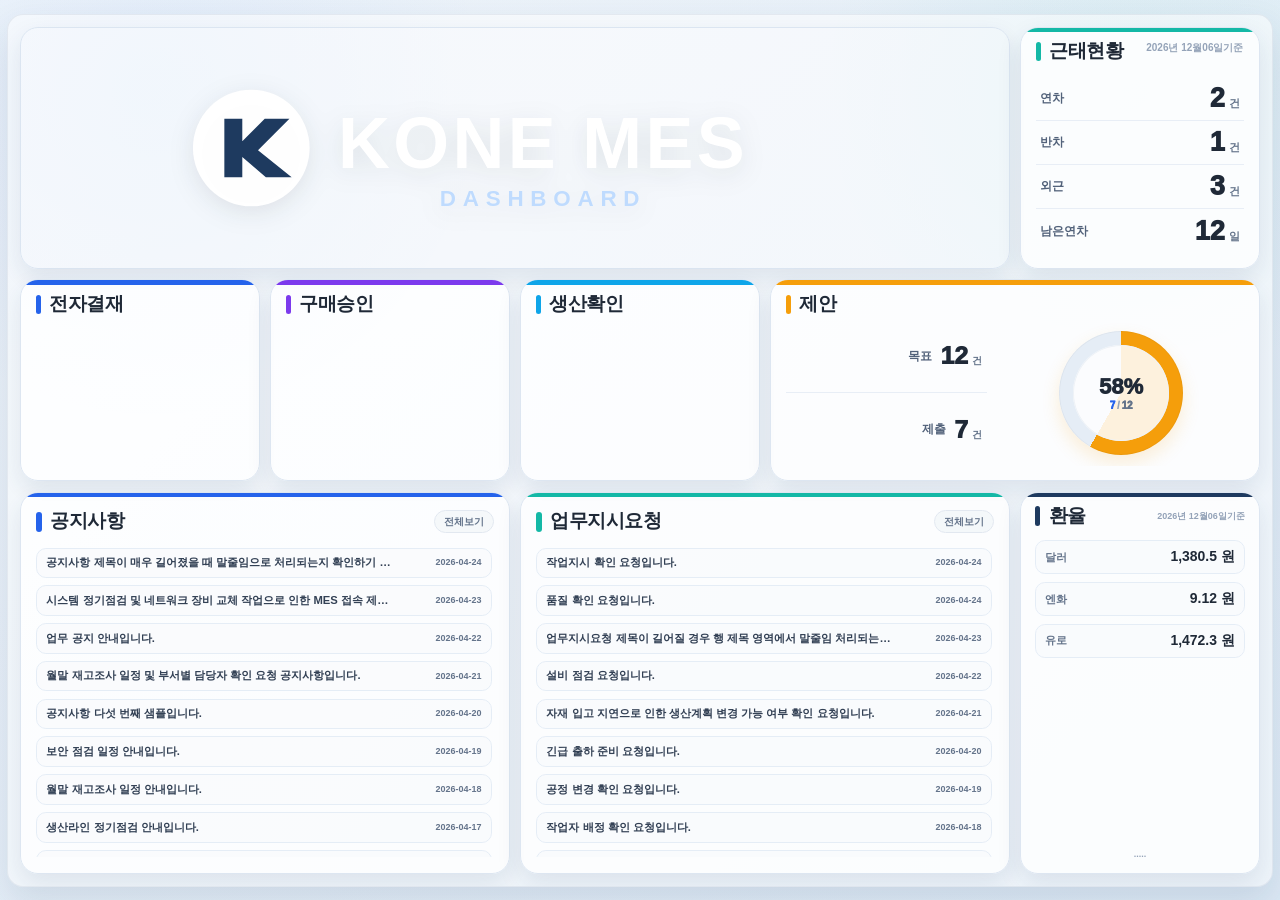
==== commit e8d8f2ec: "Load dashboard approval fix script" ====
--- a/index.html
+++ b/index.html
@@ -14,42 +14,35 @@
                 예: data-target="REQUEST" → target == "REQUEST"
                 값을 바꾸면 C# switch문도 같이 수정해야 합니다.
             -->
-            <!-- 상단 CI / 배경 이미지 영역 -->
             <section class="box ci" data-target="CI">
                 <img id="ciImage" class="ci-image" alt="CI" />
                 <div id="ciTitle" class="ci-title"></div>
             </section>
 
-            <!-- 근태현황 카드 -->
             <section class="box attendance-card attendance" data-target="ATTENDANCE">
                 <div class="card-title"></div>
                 <div id="attendanceList" class="attendance-list"></div>
                 <div class="card-foot"></div>
             </section>
 
-            <!-- 결재 카드 1: 예) 미결재 -->
             <section class="box metric-card approval1" data-target="APPROVAL_1">
                 <div id="approvalTitle1" class="card-title"></div>
                 <div id="approvalList1" class="metric-list single"></div>
                 <div id="approvalFoot1" class="card-foot"></div>
             </section>
 
-            <!-- 결재 카드 2: 예) 기결재 -->
             <section class="box metric-card approval2" data-target="APPROVAL_2">
                 <div id="approvalTitle2" class="card-title"></div>
                 <div id="approvalList2" class="metric-list single"></div>
                 <div id="approvalFoot2" class="card-foot"></div>
             </section>
 
-            <!-- 결재 카드 3: 예) 참조 -->
             <section class="box metric-card approval3" data-target="APPROVAL_3">
                 <div id="approvalTitle3" class="card-title"></div>
                 <div id="approvalList3" class="metric-list single"></div>
                 <div id="approvalFoot3" class="card-foot"></div>
             </section>
 
-            <!-- 제안 카드: 목표/제출 + 도넛 차트
-                 chartLabel은 도넛 중앙 라벨이며, C#에서 chartLabel을 넘긴 경우만 표시됩니다. -->
             <section class="box proposal-card proposal" data-target="PROPOSAL">
                 <div class="card-title"></div>
                 <div class="proposal-content">
@@ -82,7 +75,6 @@
                 <div class="card-foot proposal-foot"></div>
             </section>
 
-            <!-- 공지사항 카드 -->
             <section class="box board notice" data-target="NOTICE">
                 <div class="board-header">
                     <div class="board-title"></div>
@@ -92,7 +84,6 @@
                 <div id="noticeFoot" class="board-foot card-foot"></div>
             </section>
 
-            <!-- 업무지시요청 카드 -->
             <section class="box board work-request" data-target="REQUEST">
                 <div class="board-header">
                     <div class="board-title"></div>
@@ -102,7 +93,6 @@
                 <div id="workRequestFoot" class="board-foot card-foot"></div>
             </section>
 
-            <!-- 환율 카드 -->
             <section class="box exchange" data-target="EXCHANGE_RATE">
                 <div class="exchange-inner">
                     <div class="exchange-top">
@@ -116,8 +106,8 @@
         </main>
     </div>
 
-    
-<script src="js/dashboard-app.js"></script>
-<script src="js/sample-data.js"></script>
+    <script src="js/dashboard-app.js"></script>
+    <script src="js/dashboard-fix.js"></script>
+    <script src="js/sample-data.js"></script>
 </body>
 </html>
--- a/css/dashboard.css
+++ b/css/dashboard.css
@@ -1,665 +1 @@
-:root {
-    --page-bg-1: #f4f7fb;
-    --page-bg-2: #e8eef7;
-    --panel-bg: rgba(255, 255, 255, 0.94);
-    --card-bg: #ffffff;
-    --card-border: #dde6f1;
-    --text: #1f2937;
-    --sub-text: #64748b;
-    --soft-text: #94a3b8;
-    --white: #ffffff;
-    --navy: #1e3a5f;
-    --blue: #2563eb;
-    --sky: #0ea5e9;
-    --teal: #14b8a6;
-    --purple: #7c3aed;
-    --amber: #f59e0b;
-    --shadow-panel: 0 22px 55px rgba(30, 58, 95, 0.14);
-    --shadow-card: 0 10px 24px rgba(30, 58, 95, 0.10);
-    --shadow-hover: 0 16px 34px rgba(30, 58, 95, 0.16);
-    --radius-panel: 26px;
-    --radius-card: 18px;
-}
-
-* {
-    box-sizing: border-box;
-}
-
-html,
-body {
-    width: 100%;
-    height: 100%;
-    margin: 0;
-    overflow: hidden;
-    font-family: "Malgun Gothic", "맑은 고딕", Arial, sans-serif;
-    background:
-        radial-gradient(circle at 12% 8%, rgba(37, 99, 235, 0.10), transparent 30%),
-        radial-gradient(circle at 90% 12%, rgba(20, 184, 166, 0.12), transparent 28%),
-        linear-gradient(135deg, var(--page-bg-1) 0%, var(--page-bg-2) 100%);
-    color: var(--text);
-}
-
-.page {
-    width: 100vw;
-    height: 100vh;
-    display: flex;
-    align-items: center;
-    justify-content: center;
-    padding: clamp(10px, 2.2vmin, 28px);
-}
-
-.dashboard {
-    width: min(96vw, 1440px);
-    height: min(92vh, 940px);
-    min-width: 760px;
-    min-height: 500px;
-    position: relative;
-    display: grid;
-    grid-template-columns: repeat(5, minmax(0, 1fr));
-    grid-template-rows: 1.28fr 1.08fr 2.02fr;
-    gap: clamp(10px, 1.35vmin, 22px);
-    padding: clamp(14px, 2.1vmin, 30px);
-    background: var(--panel-bg);
-    border: 1px solid rgba(148, 163, 184, 0.24);
-    border-radius: clamp(18px, 2.4vmin, var(--radius-panel));
-    box-shadow: var(--shadow-panel);
-    overflow: hidden;
-    backdrop-filter: blur(12px);
-}
-
-.dashboard::before {
-    content: "";
-    position: absolute;
-    inset: 0;
-    background:
-        linear-gradient(90deg, rgba(30, 58, 95, 0.035) 1px, transparent 1px),
-        linear-gradient(180deg, rgba(30, 58, 95, 0.035) 1px, transparent 1px);
-    background-size: 28px 28px;
-    mask-image: linear-gradient(180deg, rgba(0,0,0,0.30), transparent 75%);
-    pointer-events: none;
-}
-
-.box {
-    position: relative;
-    z-index: 1;
-    overflow: hidden;
-    cursor: pointer;
-    user-select: none;
-    background: var(--card-bg);
-    border: 1px solid var(--card-border);
-    border-radius: var(--radius-card);
-    box-shadow: var(--shadow-card);
-    color: var(--text);
-    transition: transform 140ms ease, box-shadow 140ms ease, border-color 140ms ease;
-}
-
-.box:hover {
-    transform: translateY(-3px);
-    box-shadow: var(--shadow-hover);
-    border-color: rgba(37, 99, 235, 0.30);
-}
-
-.box:active {
-    transform: translateY(-1px) scale(0.998);
-}
-
-.box::before {
-    content: "";
-    position: absolute;
-    left: 0;
-    top: 0;
-    right: 0;
-    height: clamp(4px, 0.55vmin, 7px);
-    background: var(--accent, var(--blue));
-    pointer-events: none;
-}
-
-.box::after {
-    content: "";
-    position: absolute;
-    inset: 0;
-    background: radial-gradient(circle at 92% 4%, rgba(37, 99, 235, 0.07), transparent 34%);
-    pointer-events: none;
-}
-
-.box > * {
-    position: relative;
-    z-index: 1;
-}
-
-.card-title {
-    align-self: flex-start;
-    display: flex;
-    align-items: center;
-    color: var(--sub-text);
-    font-size: clamp(12px, 1.35vmin, 17px);
-    font-weight: 900;
-    line-height: 1;
-    letter-spacing: -0.4px;
-}
-
-.card-title::before {
-    content: "";
-    display: inline-block;
-    width: clamp(5px, 0.55vmin, 7px);
-    height: clamp(13px, 1.45vmin, 18px);
-    margin-right: clamp(6px, 0.75vmin, 9px);
-    border-radius: 999px;
-    background: var(--accent);
-}
-
-.card-foot {
-    align-self: flex-start;
-    color: var(--soft-text);
-    font-size: clamp(10px, 1.05vmin, 13px);
-    font-weight: 800;
-    line-height: 1;
-}
-
-.ci {
-    --accent: #60a5fa;
-    grid-column: 1 / 5;
-    grid-row: 1;
-    display: flex;
-    align-items: center;
-    justify-content: center;
-    padding: clamp(16px, 2vmin, 28px);
-    color: var(--white);
-    background:
-        linear-gradient(135deg, rgba(96, 165, 250, 0.20), transparent 40%),
-        linear-gradient(135deg, #1e3a5f 0%, #16304f 100%);
-    border-color: rgba(255, 255, 255, 0.16);
-}
-
-.ci-image {
-    max-width: 82%;
-    max-height: clamp(64px, 9.4vmin, 112px);
-    object-fit: contain;
-    display: none;
-}
-
-.ci-title {
-    font-size: clamp(30px, 4.4vmin, 56px);
-    font-weight: 900;
-    letter-spacing: 0;
-}
-
-.ci.has-image .ci-title {
-    display: none;
-}
-
-.ci.has-image .ci-image {
-    display: block;
-}
-
-.ci::before {
-    content: "Company Identity";
-    position: absolute;
-    left: clamp(16px, 2vmin, 28px);
-    top: clamp(14px, 1.8vmin, 20px);
-    right: auto;
-    height: auto;
-    padding: clamp(5px, 0.7vmin, 8px) clamp(10px, 1.1vmin, 14px);
-    border-radius: 999px;
-    background: rgba(255, 255, 255, 0.12);
-    border: 1px solid rgba(255, 255, 255, 0.16);
-    color: rgba(255, 255, 255, 0.74);
-    font-size: clamp(10px, 1vmin, 13px);
-    font-weight: 800;
-    letter-spacing: 0;
-}
-
-.attendance {
-    --accent: var(--teal);
-    grid-column: 5;
-    grid-row: 1;
-}
-
-.attendance-card,
-.metric-card,
-.proposal-card {
-    display: flex;
-    flex-direction: column;
-    padding: clamp(12px, 1.6vmin, 20px);
-}
-
-.attendance-list {
-    flex: 1;
-    display: flex;
-    flex-direction: column;
-    justify-content: center;
-    gap: clamp(6px, 0.8vmin, 10px);
-    min-height: 0;
-    padding-top: clamp(6px, 0.9vmin, 12px);
-}
-
-.attendance-row {
-    display: grid;
-    grid-template-columns: minmax(0, 1fr) auto;
-    align-items: baseline;
-    column-gap: clamp(8px, 1vmin, 12px);
-    min-height: clamp(28px, 3.4vmin, 42px);
-    padding: 0 clamp(8px, 1vmin, 12px);
-    border-radius: clamp(9px, 1vmin, 12px);
-    background: #f8fafc;
-    border: 1px solid #e5edf6;
-}
-
-.attendance-name {
-    min-width: 0;
-    overflow: hidden;
-    white-space: nowrap;
-    text-overflow: ellipsis;
-    color: var(--sub-text);
-    font-size: clamp(12px, 1.2vmin, 15px);
-    font-weight: 900;
-    letter-spacing: -0.4px;
-}
-
-.attendance-count-wrap {
-    display: inline-flex;
-    align-items: baseline;
-    justify-content: flex-end;
-    gap: clamp(4px, 0.55vmin, 7px);
-    white-space: nowrap;
-}
-
-.attendance-count {
-    color: var(--text);
-    font-size: clamp(20px, 2.8vmin, 34px);
-    font-weight: 950;
-    letter-spacing: -0.04em;
-    font-variant-numeric: tabular-nums;
-}
-
-.attendance-unit {
-    color: var(--sub-text);
-    font-size: clamp(11px, 1.1vmin, 14px);
-    font-weight: 900;
-}
-
-.attendance-empty {
-    justify-content: center;
-    text-align: center;
-    color: var(--soft-text);
-    font-size: clamp(12px, 1.15vmin, 14px);
-    font-weight: 800;
-}
-
-.approval1 {
-    --accent: var(--blue);
-    grid-column: 1;
-    grid-row: 2;
-}
-
-.approval2 {
-    --accent: var(--purple);
-    grid-column: 2;
-    grid-row: 2;
-}
-
-.approval3 {
-    --accent: var(--sky);
-    grid-column: 3;
-    grid-row: 2;
-}
-
-.metric-body {
-    flex: 1;
-    display: flex;
-    align-items: center;
-    justify-content: center;
-    min-height: 0;
-}
-
-.metric-value-wrap {
-    display: inline-flex;
-    align-items: baseline;
-    justify-content: center;
-    gap: clamp(7px, 0.9vmin, 12px);
-    line-height: 1;
-}
-
-.metric-value {
-    color: var(--text);
-    font-size: clamp(34px, 5.2vmin, 64px);
-    font-weight: 950;
-    letter-spacing: -0.05em;
-}
-
-.metric-unit {
-    color: var(--sub-text);
-    font-size: clamp(13px, 1.55vmin, 20px);
-    font-weight: 900;
-}
-
-.proposal {
-    --accent: var(--amber);
-    grid-column: 4 / 6;
-    grid-row: 2;
-}
-
-.proposal-content {
-    flex: 1;
-    display: grid;
-    grid-template-columns: 0.85fr 1.15fr;
-    align-items: center;
-    gap: clamp(10px, 1.15vmin, 16px);
-    min-height: 0;
-    padding-top: clamp(6px, 0.9vmin, 12px);
-}
-
-.proposal-info {
-    display: flex;
-    flex-direction: column;
-    gap: clamp(7px, 0.85vmin, 11px);
-    min-width: 0;
-}
-
-.proposal-stat {
-    min-height: clamp(34px, 4.2vmin, 50px);
-    display: grid;
-    grid-template-columns: 44px minmax(0, 1fr);
-    align-items: center;
-    padding: 0 clamp(9px, 1vmin, 13px);
-    border-radius: clamp(10px, 1.1vmin, 14px);
-    background: #f8fafc;
-    border: 1px solid #e5edf6;
-}
-
-.proposal-stat-label {
-    color: var(--sub-text);
-    font-size: clamp(13px, 1.35vmin, 17px);
-    font-weight: 950;
-    line-height: 1;
-}
-
-.proposal-stat-value {
-    display: inline-flex;
-    align-items: baseline;
-    justify-content: flex-end;
-    gap: clamp(5px, 0.6vmin, 8px);
-    color: var(--text);
-    font-size: clamp(24px, 3vmin, 40px);
-    font-weight: 950;
-    letter-spacing: -0.04em;
-    line-height: 1;
-}
-
-.proposal-stat-value em {
-    color: var(--sub-text);
-    font-size: clamp(12px, 1.25vmin, 16px);
-    font-style: normal;
-    font-weight: 900;
-}
-
-.proposal-chart-wrap {
-    min-width: 0;
-    height: 100%;
-    display: flex;
-    align-items: center;
-    justify-content: center;
-}
-
-.proposal-donut {
-    --rate: 0%;
-    width: min(100%, clamp(104px, 12.8vmin, 176px));
-    aspect-ratio: 1 / 1;
-    position: relative;
-    border-radius: 50%;
-    background: conic-gradient(var(--amber) 0 var(--rate), #e5edf6 var(--rate) 100%);
-    box-shadow: inset 0 0 0 1px rgba(15, 23, 42, 0.04), 0 8px 18px rgba(245, 158, 11, 0.16);
-}
-
-.proposal-donut::after {
-    content: "";
-    position: absolute;
-    inset: clamp(13px, 1.7vmin, 22px);
-    border-radius: 50%;
-    background: #ffffff;
-    box-shadow: inset 0 0 0 1px #eef2f7;
-}
-
-.proposal-donut-inner {
-    position: absolute;
-    inset: 0;
-    z-index: 1;
-    display: flex;
-    flex-direction: column;
-    align-items: center;
-    justify-content: center;
-    line-height: 1.05;
-}
-
-.proposal-percent {
-    color: var(--text);
-    font-size: clamp(17px, 2.1vmin, 26px);
-    font-weight: 950;
-    letter-spacing: -0.04em;
-}
-
-.proposal-percent-label,
-.proposal-ratio {
-    margin-top: clamp(2px, 0.35vmin, 4px);
-    color: var(--sub-text);
-    font-size: clamp(9px, 0.95vmin, 12px);
-    font-weight: 900;
-}
-
-.proposal-ratio {
-    color: var(--soft-text);
-}
-
-.notice {
-    --accent: var(--blue);
-    grid-column: 1 / 3;
-    grid-row: 3;
-}
-
-.work-request {
-    --accent: var(--teal);
-    grid-column: 3 / 5;
-    grid-row: 3;
-}
-
-.board {
-    padding: clamp(13px, 1.7vmin, 20px);
-}
-
-.board-title {
-    display: flex;
-    align-items: center;
-    height: clamp(28px, 3vmin, 38px);
-    margin-bottom: clamp(10px, 1.3vmin, 15px);
-    color: var(--text);
-    font-size: clamp(18px, 2.1vmin, 28px);
-    font-weight: 900;
-    line-height: 1;
-    letter-spacing: -0.04em;
-}
-
-.board-title::before {
-    content: "";
-    width: clamp(5px, 0.6vmin, 7px);
-    height: clamp(19px, 2.15vmin, 28px);
-    margin-right: clamp(8px, 0.9vmin, 12px);
-    border-radius: 999px;
-    background: var(--accent);
-    flex: 0 0 auto;
-}
-
-.board-title::after {
-    content: "전체보기";
-    margin-left: auto;
-    padding: clamp(5px, 0.6vmin, 7px) clamp(9px, 1vmin, 12px);
-    border-radius: 999px;
-    background: #f1f5f9;
-    border: 1px solid #e2e8f0;
-    color: var(--sub-text);
-    font-size: clamp(10px, 1vmin, 12px);
-    font-weight: 800;
-}
-
-.board-list {
-    display: flex;
-    flex-direction: column;
-    gap: clamp(6px, 0.8vmin, 10px);
-}
-
-.board-row {
-    display: grid;
-    grid-template-columns: minmax(0, 1fr) clamp(48px, 5vmin, 66px);
-    align-items: center;
-    min-height: clamp(30px, 3.4vmin, 42px);
-    padding: 0 clamp(9px, 1vmin, 13px);
-    border: 1px solid #e5edf6;
-    border-radius: clamp(9px, 1.1vmin, 13px);
-    background: #f8fafc;
-    color: var(--text);
-    font-size: clamp(11px, 1.25vmin, 15px);
-    line-height: 1.2;
-    cursor: pointer;
-    transition: background 120ms ease, border-color 120ms ease, transform 120ms ease;
-}
-
-.board-row:hover {
-    background: #eef6ff;
-    border-color: #bfdbfe;
-    transform: translateX(2px);
-}
-
-.board-row-title {
-    min-width: 0;
-    overflow: hidden;
-    white-space: nowrap;
-    text-overflow: ellipsis;
-    padding-right: clamp(6px, 0.8vmin, 10px);
-    font-weight: 800;
-    color: #334155;
-}
-
-.board-row-date {
-    text-align: right;
-    color: #64748b;
-    font-size: clamp(10px, 1.05vmin, 13px);
-    font-weight: 800;
-}
-
-.empty-row {
-    grid-template-columns: 1fr;
-    min-height: clamp(120px, 17vmin, 210px);
-    justify-content: center;
-    text-align: center;
-    cursor: default;
-    border: 1px dashed #cbd5e1;
-    background: #f8fafc;
-    color: var(--soft-text);
-}
-
-.exchange {
-    --accent: var(--navy);
-    grid-column: 5;
-    grid-row: 3;
-}
-
-.exchange-inner {
-    width: 100%;
-    height: 100%;
-    display: flex;
-    flex-direction: column;
-    justify-content: flex-start;
-    padding: clamp(13px, 1.55vmin, 19px);
-}
-
-.exchange-top {
-    display: grid;
-    grid-template-columns: auto minmax(0, 1fr);
-    align-items: center;
-    width: 100%;
-    margin-bottom: clamp(12px, 1.6vmin, 18px);
-    column-gap: clamp(6px, 0.8vmin, 10px);
-}
-
-.exchange-title {
-    display: flex;
-    align-items: center;
-    color: var(--text);
-    font-size: clamp(17px, 2vmin, 24px);
-    font-weight: 900;
-    white-space: nowrap;
-}
-
-.exchange-title::before {
-    content: "";
-    width: clamp(5px, 0.6vmin, 7px);
-    height: clamp(18px, 2vmin, 25px);
-    margin-right: clamp(7px, 0.8vmin, 10px);
-    border-radius: 999px;
-    background: var(--navy);
-}
-
-.exchange-date {
-    text-align: right;
-    justify-self: end;
-    color: var(--sub-text);
-    font-size: clamp(9px, 0.9vmin, 11px);
-    font-weight: 800;
-    line-height: 1.2;
-    white-space: nowrap;
-    overflow: hidden;
-    text-overflow: ellipsis;
-    max-width: 100%;
-}
-
-.rate-list {
-    display: flex;
-    flex-direction: column;
-    gap: clamp(6px, 0.85vmin, 10px);
-}
-
-.rate-list div {
-    display: grid;
-    grid-template-columns: clamp(34px, 3.8vmin, 48px) minmax(0, 1fr);
-    align-items: center;
-    min-height: clamp(32px, 3.8vmin, 46px);
-    padding: 0 clamp(8px, 1vmin, 12px);
-    border-radius: clamp(9px, 1.1vmin, 13px);
-    background: #f8fafc;
-    border: 1px solid #e5edf6;
-    column-gap: clamp(8px, 1vmin, 12px);
-}
-
-.rate-name {
-    overflow: hidden;
-    white-space: nowrap;
-    text-overflow: ellipsis;
-    color: var(--sub-text);
-    font-size: clamp(11px, 1.15vmin, 14px);
-    font-weight: 900;
-    text-align: left;
-}
-
-.rate-value {
-    color: var(--text);
-    font-size: clamp(13px, 1.55vmin, 18px);
-    font-weight: 900;
-    text-align: right;
-    white-space: nowrap;
-    font-variant-numeric: tabular-nums;
-}
-
-.dots {
-    margin-top: auto;
-    padding-top: clamp(8px, 1.1vmin, 14px);
-    color: var(--soft-text);
-    font-size: clamp(9px, 1vmin, 12px);
-    font-weight: 800;
-    text-align: center;
-}
-
-@media (max-width: 820px), (max-height: 560px) {
-    .page {
-        align-items: flex-start;
-        justify-content: flex-start;
-    }
-}
+:root{--text:#1f2937;--sub:#64748b;--soft:#94a3b8;--card:#ffffff;--bd:#dde6f1;--navy:#1e3a5f;--blue:#2563eb;--sky:#0ea5e9;--teal:#14b8a6;--purple:#7c3aed;--amber:#f59e0b;--radius:18px;--dashboard-bg-image:none;--ci-bg-image:none;--ci-bg-fallback:rgba(255,255,255,.10);--dashboard-overlay-opacity:.72;--dashboard-panel-opacity:.96;--card-opacity:1;--ci-overlay-opacity:1;--inner-bg-opacity:1;--inner-bg-hover-opacity:1}:root.has-dashboard-bg{--dashboard-overlay-opacity:.18;--dashboard-panel-opacity:.50;--card-opacity:.76;--inner-bg-opacity:.72;--inner-bg-hover-opacity:.86}:root.has-ci-bg{--ci-overlay-opacity:.72}:root.ci-bg-missing{--ci-overlay-opacity:0;--ci-bg-fallback:rgba(255,255,255,.10)}*{box-sizing:border-box}html,body{width:100%;height:100%;margin:0;overflow:hidden;font-family:"Malgun Gothic","맑은 고딕",Arial,sans-serif;color:var(--text);background:linear-gradient( rgba(238,244,250,var(--dashboard-overlay-opacity)),rgba(220,233,245,var(--dashboard-overlay-opacity)) ),var(--dashboard-bg-image),radial-gradient(circle at 12% 10%,rgba(59,130,246,.08),transparent 24%),radial-gradient(circle at 88% 10%,rgba(20,184,166,.08),transparent 22%),linear-gradient(135deg,#eef4fa 0%,#dce9f5 100%);background-size:cover,cover,auto,auto,auto;background-position:center,center,center,center,center;background-repeat:no-repeat,no-repeat,no-repeat,no-repeat,no-repeat}.page{width:100vw;height:100vh;display:flex;align-items:center;justify-content:center;padding:clamp(4px,.8vmin,10px)}.dashboard{width:min(99vw,1560px);height:min(97vh,980px);min-width:760px;min-height:500px;display:grid;grid-template-columns:repeat(5,minmax(0,1fr));grid-template-rows:1.32fr 1.10fr 2.08fr;gap:clamp(10px,1.15vmin,18px);padding:clamp(12px,1.25vmin,18px);background:rgba(255,255,255,var(--dashboard-panel-opacity));border:1px solid rgba(148,163,184,.18);border-radius:clamp(16px,1.8vmin,22px);box-shadow:0 16px 36px rgba(30,58,95,.12);overflow:hidden;position:relative;backdrop-filter:blur(6px)}.dashboard::before{display:none}.box{position:relative;z-index:1;overflow:hidden;cursor:pointer;user-select:none;background:rgba(255,255,255,var(--card-opacity));border:1px solid var(--bd);border-radius:var(--radius);box-shadow:0 10px 24px rgba(30,58,95,.10);transition:transform .14s ease,box-shadow .14s ease,border-color .14s ease;backdrop-filter:blur(4px)}.box:hover{transform:translateY(-3px);box-shadow:0 16px 34px rgba(30,58,95,.16);border-color:rgba(37,99,235,.30)}.box::before{content:"";position:absolute;left:0;top:0;right:0;height:clamp(4px,.55vmin,7px);background:var(--accent,var(--blue));pointer-events:none}.box::after{content:"";position:absolute;inset:0;background:radial-gradient(circle at 92% 4%,rgba(37,99,235,.07),transparent 34%);pointer-events:none}.box>*{position:relative;z-index:1}.card-title{display:flex;align-items:center;color:var(--sub);font-size:clamp(12px,1.35vmin,17px);font-weight:900;line-height:1;letter-spacing:-.4px}.card-title::before{content:"";width:clamp(5px,.55vmin,7px);height:clamp(13px,1.45vmin,18px);margin-right:clamp(6px,.75vmin,9px);border-radius:999px;background:var(--accent);flex:0 0 auto}.card-title:empty::before{display:none}.card-foot{align-self:flex-start;color:var(--soft);font-size:clamp(10px,1.05vmin,13px);font-weight:800;line-height:1}.ci{--accent:#60a5fa;grid-column:1 / 5;grid-row:1;display:flex;align-items:center;justify-content:center;padding:8px 18px;background:linear-gradient( rgba(255,255,255,var(--ci-overlay-opacity)),rgba(255,255,255,var(--ci-overlay-opacity)) ),var(--ci-bg-image),var(--ci-bg-fallback);background-size:cover,cover,auto;background-position:center,center,center;background-repeat:no-repeat,no-repeat,no-repeat;border:1px solid #dbe5f1;color:var(--navy);backdrop-filter:blur(3px)}.ci::before,.ci::after{display:none !important}.ci-image{display:none;width:auto;height:90%;max-width:96%;max-height:90%;object-fit:contain;filter:drop-shadow(0 6px 12px rgba(15,23,42,.10))}.ci-title{font-size:clamp(30px,4.4vmin,56px);font-weight:900;color:var(--navy)}.ci-title:empty{display:none}.ci.has-image .ci-title{display:none}.ci.has-image .ci-image{display:block}.attendance{--accent:var(--teal);grid-column:5;grid-row:1}.approval1{--accent:var(--blue);grid-column:1;grid-row:2}.approval2{--accent:var(--purple);grid-column:2;grid-row:2}.approval3{--accent:var(--sky);grid-column:3;grid-row:2}.proposal{--accent:var(--amber);grid-column:4 / 6;grid-row:2}.attendance-card,.metric-card,.proposal-card{display:flex;flex-direction:column;padding:clamp(12px,1.6vmin,20px)}.attendance-list,.metric-list{flex:1;display:grid;grid-auto-rows:1fr;gap:0;min-height:0;padding-top:clamp(4px,.7vmin,9px);overflow-y:auto;scrollbar-width:none;-ms-overflow-style:none}.attendance-list::-webkit-scrollbar,.metric-list::-webkit-scrollbar,.board-list::-webkit-scrollbar{display:none;width:0;height:0}.attendance-row,.metric-row{display:grid;grid-template-columns:minmax(0,1fr) auto;align-items:center;column-gap:clamp(8px,.95vmin,14px);min-height:0;padding:0 clamp(2px,.5vmin,7px);border-bottom:1px solid #e8eef6}.attendance-row:last-child,.metric-row:last-child{border-bottom:0}.attendance-name,.metric-label{color:#52627a;font-size:clamp(12px,1.2vmin,15px);font-weight:900;white-space:nowrap;overflow:hidden;text-overflow:ellipsis}.attendance-count-wrap,.metric-count-wrap{display:inline-flex;align-items:baseline;justify-content:flex-end;gap:clamp(3px,.45vmin,6px);white-space:nowrap}.attendance-count,.metric-count{font-size:clamp(21px,3vmin,36px);font-weight:950;font-variant-numeric:tabular-nums}.attendance-unit,.metric-row-unit{color:var(--sub);font-size:clamp(11px,1.1vmin,14px);font-weight:900}.metric-list.single{display:flex;align-items:center;justify-content:center}.metric-list.single .metric-row{display:flex;justify-content:center;align-items:center;border-bottom:0;width:100%;min-height:100%}.metric-list.single .metric-label{display:none}.metric-list.single .metric-count{font-size:clamp(34px,5.2vmin,64px);letter-spacing:-.05em}.metric-list.single .metric-row-unit{font-size:clamp(13px,1.55vmin,20px)}.proposal-content{flex:1;display:grid;grid-template-columns:.9fr 1.1fr;align-items:stretch;gap:clamp(10px,1.15vmin,16px);min-height:0;padding-top:clamp(5px,.75vmin,10px);overflow:hidden}.proposal-foot{margin-top:clamp(4px,.55vmin,8px)}.proposal-foot:empty{display:none}.proposal-info{display:grid;grid-template-rows:1fr 1fr;gap:0;height:100%;min-height:0}.proposal-stat{display:grid;grid-template-columns:auto auto;justify-content:end;align-items:center;column-gap:clamp(8px,.95vmin,14px);border-bottom:1px solid #e8eef6;padding:0 clamp(2px,.6vmin,8px)}.proposal-stat:last-child{border-bottom:0}.proposal-stat-label{color:#52627a;font-size:clamp(12px,1.25vmin,16px);font-weight:950}.proposal-stat-value{display:inline-flex;align-items:baseline;gap:clamp(3px,.45vmin,6px);font-size:clamp(22px,2.75vmin,38px);font-weight:950}.proposal-stat-value em{color:var(--sub);font-size:clamp(10px,1.15vmin,15px);font-style:normal;font-weight:900}.proposal-chart-wrap{height:100%;display:flex;align-items:center;justify-content:center;overflow:hidden}.proposal-donut{--rate:0%;height:min(100%,clamp(96px,13.8vmin,172px));width:auto;max-width:100%;aspect-ratio:1 / 1;position:relative;border-radius:50%;background:conic-gradient(var(--amber) 0 var(--rate),#e5edf6 var(--rate) 100%);box-shadow:inset 0 0 0 1px rgba(15,23,42,.04),0 8px 18px rgba(245,158,11,.16)}.proposal-donut::after{content:"";position:absolute;inset:clamp(12px,1.55vmin,20px);border-radius:50%;background:rgba(255,255,255,var(--inner-bg-hover-opacity));box-shadow:inset 0 0 0 1px #eef2f7}.proposal-donut-inner{position:absolute;inset:0;z-index:1;display:flex;flex-direction:column;align-items:center;justify-content:center;line-height:1.05}.proposal-percent{font-size:clamp(18px,2.25vmin,30px);font-weight:950}.proposal-percent-label,.proposal-ratio{margin-top:clamp(2px,.35vmin,4px);color:var(--sub);font-size:clamp(9px,.95vmin,12px);font-weight:900}.proposal-ratio{color:var(--soft)}.notice{--accent:var(--blue);grid-column:1 / 3;grid-row:3}.work-request{--accent:var(--teal);grid-column:3 / 5;grid-row:3}.board{display:flex;flex-direction:column;min-height:0;padding:clamp(13px,1.7vmin,20px)}.board-header{display:flex;align-items:center;height:clamp(28px,3vmin,38px);margin-bottom:clamp(10px,1.3vmin,15px);gap:clamp(8px,1vmin,12px)}.board-header .board-title{flex:1 1 auto;min-width:0;color:var(--text);font-size:clamp(18px,2.1vmin,28px);font-weight:900;line-height:1;display:flex;align-items:center}.board-title::before,.exchange-title::before{content:"";width:clamp(5px,.6vmin,7px);height:clamp(19px,2.15vmin,28px);margin-right:clamp(8px,.9vmin,12px);border-radius:999px;background:var(--accent);flex:0 0 auto}.board-title:empty::before,.exchange-title:empty::before{display:none}.board-more{flex:0 0 auto;display:inline-flex;align-items:center;justify-content:center;padding:clamp(5px,.6vmin,7px) clamp(9px,1vmin,12px);border-radius:999px;border:1px solid #e2e8f0;background:rgba(241,245,249,var(--inner-bg-opacity));color:var(--sub);font-family:inherit;font-size:clamp(10px,1vmin,12px);font-weight:800;line-height:1;cursor:pointer}.board-more:hover{background:rgba(234,242,255,var(--inner-bg-hover-opacity));border-color:#bfdbfe;color:var(--blue)}.board-list{flex:1;min-height:0;display:flex;flex-direction:column;gap:clamp(6px,.8vmin,10px);overflow-y:auto;overflow-x:hidden;scrollbar-width:none;-ms-overflow-style:none;padding-right:2px}.board-foot{margin-top:clamp(6px,.8vmin,10px)}.board-foot:empty{display:none}.board-row{flex:0 0 auto;display:grid;grid-template-columns:minmax(0,1fr) clamp(82px,7.4vmin,104px);align-items:center;min-height:clamp(30px,3.4vmin,42px);padding:0 clamp(9px,1vmin,13px);border:1px solid #e5edf6;border-radius:clamp(9px,1.1vmin,13px);background:rgba(248,250,252,var(--inner-bg-opacity));font-size:clamp(11px,1.25vmin,15px);line-height:1.2;cursor:pointer}.board-row:hover{background:rgba(238,246,255,var(--inner-bg-hover-opacity));border-color:#bfdbfe;transform:translateX(2px)}.board-row-title{min-width:0;overflow:hidden;white-space:nowrap;text-overflow:ellipsis;padding-right:clamp(6px,.8vmin,10px);font-weight:800;color:#334155}.board-row-date{text-align:right;color:#64748b;font-size:clamp(9px,.95vmin,12px);font-weight:800;white-space:nowrap;line-height:1;font-variant-numeric:tabular-nums}.exchange{--accent:var(--navy);grid-column:5;grid-row:3}.exchange-inner{height:100%;display:flex;flex-direction:column;padding:clamp(13px,1.55vmin,19px)}.exchange-top{display:grid;grid-template-columns:auto minmax(0,1fr);align-items:center;margin-bottom:clamp(12px,1.6vmin,18px);column-gap:clamp(6px,.8vmin,10px)}.exchange-title{display:flex;align-items:center;font-size:clamp(17px,2vmin,24px);font-weight:900;white-space:nowrap}.rate-list{display:flex;flex-direction:column;gap:clamp(6px,.85vmin,10px)}.rate-list div{display:grid;grid-template-columns:clamp(34px,3.8vmin,48px) minmax(0,1fr);align-items:center;min-height:clamp(32px,3.8vmin,46px);padding:0 clamp(8px,1vmin,12px);border-radius:clamp(9px,1.1vmin,13px);background:rgba(248,250,252,var(--inner-bg-opacity));border:1px solid #e5edf6;column-gap:clamp(8px,1vmin,12px)}.rate-name{overflow:hidden;white-space:nowrap;text-overflow:ellipsis;color:var(--sub);font-size:clamp(11px,1.15vmin,14px);font-weight:900}.rate-value{text-align:right;font-size:clamp(13px,1.55vmin,18px);font-weight:900;white-space:nowrap;font-variant-numeric:tabular-nums}.exchange-date,.dots{color:var(--soft);font-size:clamp(9px,1vmin,12px);font-weight:800;text-align:center}.exchange-date{justify-self:end;white-space:nowrap;overflow:hidden;text-overflow:ellipsis}.dots{margin-top:auto}.card-title,.board-header .board-title,.exchange-title{display:flex;align-items:center;color:var(--text);font-size:clamp(18px,2.1vmin,28px);font-weight:900;line-height:1;letter-spacing:-.4px}.card-title::before,.board-title::before,.exchange-title::before{content:"";width:clamp(5px,.6vmin,7px);height:clamp(19px,2.15vmin,28px);margin-right:clamp(8px,.9vmin,12px);border-radius:999px;background:var(--accent);flex:0 0 auto}.card-title:empty::before,.board-title:empty::before,.exchange-title:empty::before{display:none}.attendance-card{position:relative}.attendance-card .card-foot{position:absolute;top:clamp(13px,1.7vmin,20px);right:clamp(13px,1.7vmin,20px);margin:0;align-self:auto;text-align:right;white-space:nowrap}.attendance-card .attendance-list{padding-top:clamp(14px,1.8vmin,24px)}.attendance-list.empty,.metric-list.empty,.board-list.empty,.rate-list.empty{display:block;padding-top:0}.attendance-list.empty::before,.metric-list.empty::before,.board-list.empty::before,.rate-list.empty::before{content:"";display:block;height:100%}.proposal-percent{font-size:clamp(20px,2.45vmin,32px);font-weight:950;line-height:1.05}.proposal-percent-label{margin-top:clamp(2px,.35vmin,4px);color:var(--sub);font-size:clamp(11px,1.15vmin,15px);font-weight:900;line-height:1.05}.proposal-percent-label:empty{display:none}.proposal-ratio{margin-top:clamp(2px,.35vmin,4px);color:var(--soft);font-size:clamp(9px,.95vmin,12px);font-weight:900;line-height:1.05}.proposal-ratio{font-size:clamp(10px,1.1vmin,14px);font-weight:950;line-height:1.05;letter-spacing:-.2px}.proposal-ratio-current{color:var(--blue);font-weight:950;text-shadow:0 0 0 currentColor}.proposal-ratio-separator{color:var(--soft);font-weight:950;padding:0 2px}.proposal-ratio-total{color:var(--sub);font-weight:950;text-shadow:0 0 0 currentColor}.dashboard,.box,.ci{backdrop-filter:none;-webkit-backdrop-filter:none}.box{transition:border-color .14s ease,background-color .14s ease,box-shadow .14s ease;transform:none;backface-visibility:hidden;-webkit-backface-visibility:hidden;will-change:auto}.box:hover{transform:none;background:rgba(255,255,255,.86);border-color:color-mix(in srgb,var(--accent) 26%,var(--bd));box-shadow:0 6px 12px rgba(30,58,95,.06),0 14px 28px rgba(30,58,95,.11),inset 0 1px 0 rgba(255,255,255,.62),inset 0 0 0 1px color-mix(in srgb,var(--accent) 8%,transparent)}.box::after{display:block;opacity:0;transition:opacity .14s ease;background:linear-gradient( 180deg,rgba(255,255,255,.18),rgba(255,255,255,0) 46% ),radial-gradient( circle at 86% 8%,color-mix(in srgb,var(--accent) 7%,transparent),transparent 34% )}.box:hover::after{opacity:1}@supports not (color:color-mix(in srgb,red 50%,transparent)){.box:hover{border-color:rgba(37,99,235,.18);box-shadow:0 6px 12px rgba(30,58,95,.06),0 14px 28px rgba(30,58,95,.11),inset 0 1px 0 rgba(255,255,255,.62),inset 0 0 0 1px rgba(37,99,235,.05)}}.ci:hover{background:linear-gradient( rgba(255,255,255,var(--ci-overlay-opacity)),rgba(255,255,255,var(--ci-overlay-opacity)) ),var(--ci-bg-image),var(--ci-bg-fallback);background-size:cover,cover,auto;background-position:center,center,center;background-repeat:no-repeat,no-repeat,no-repeat}
